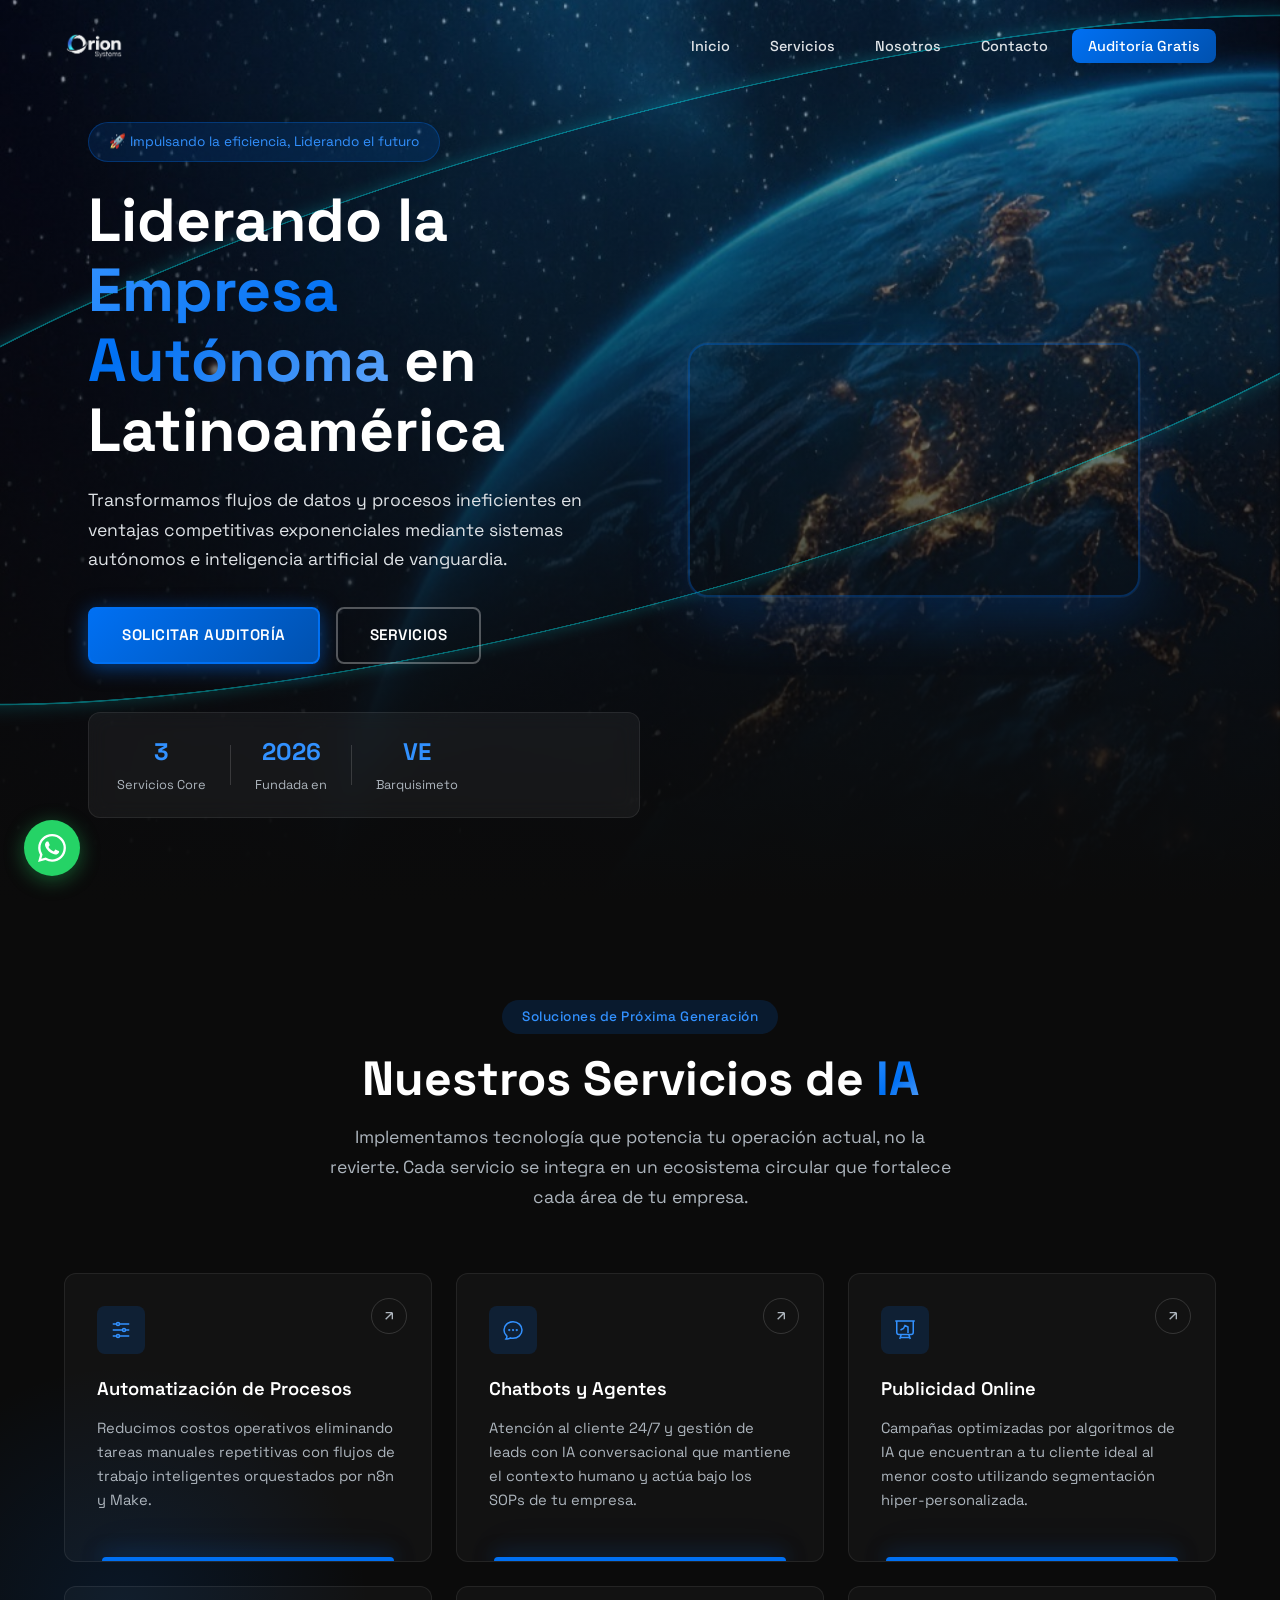
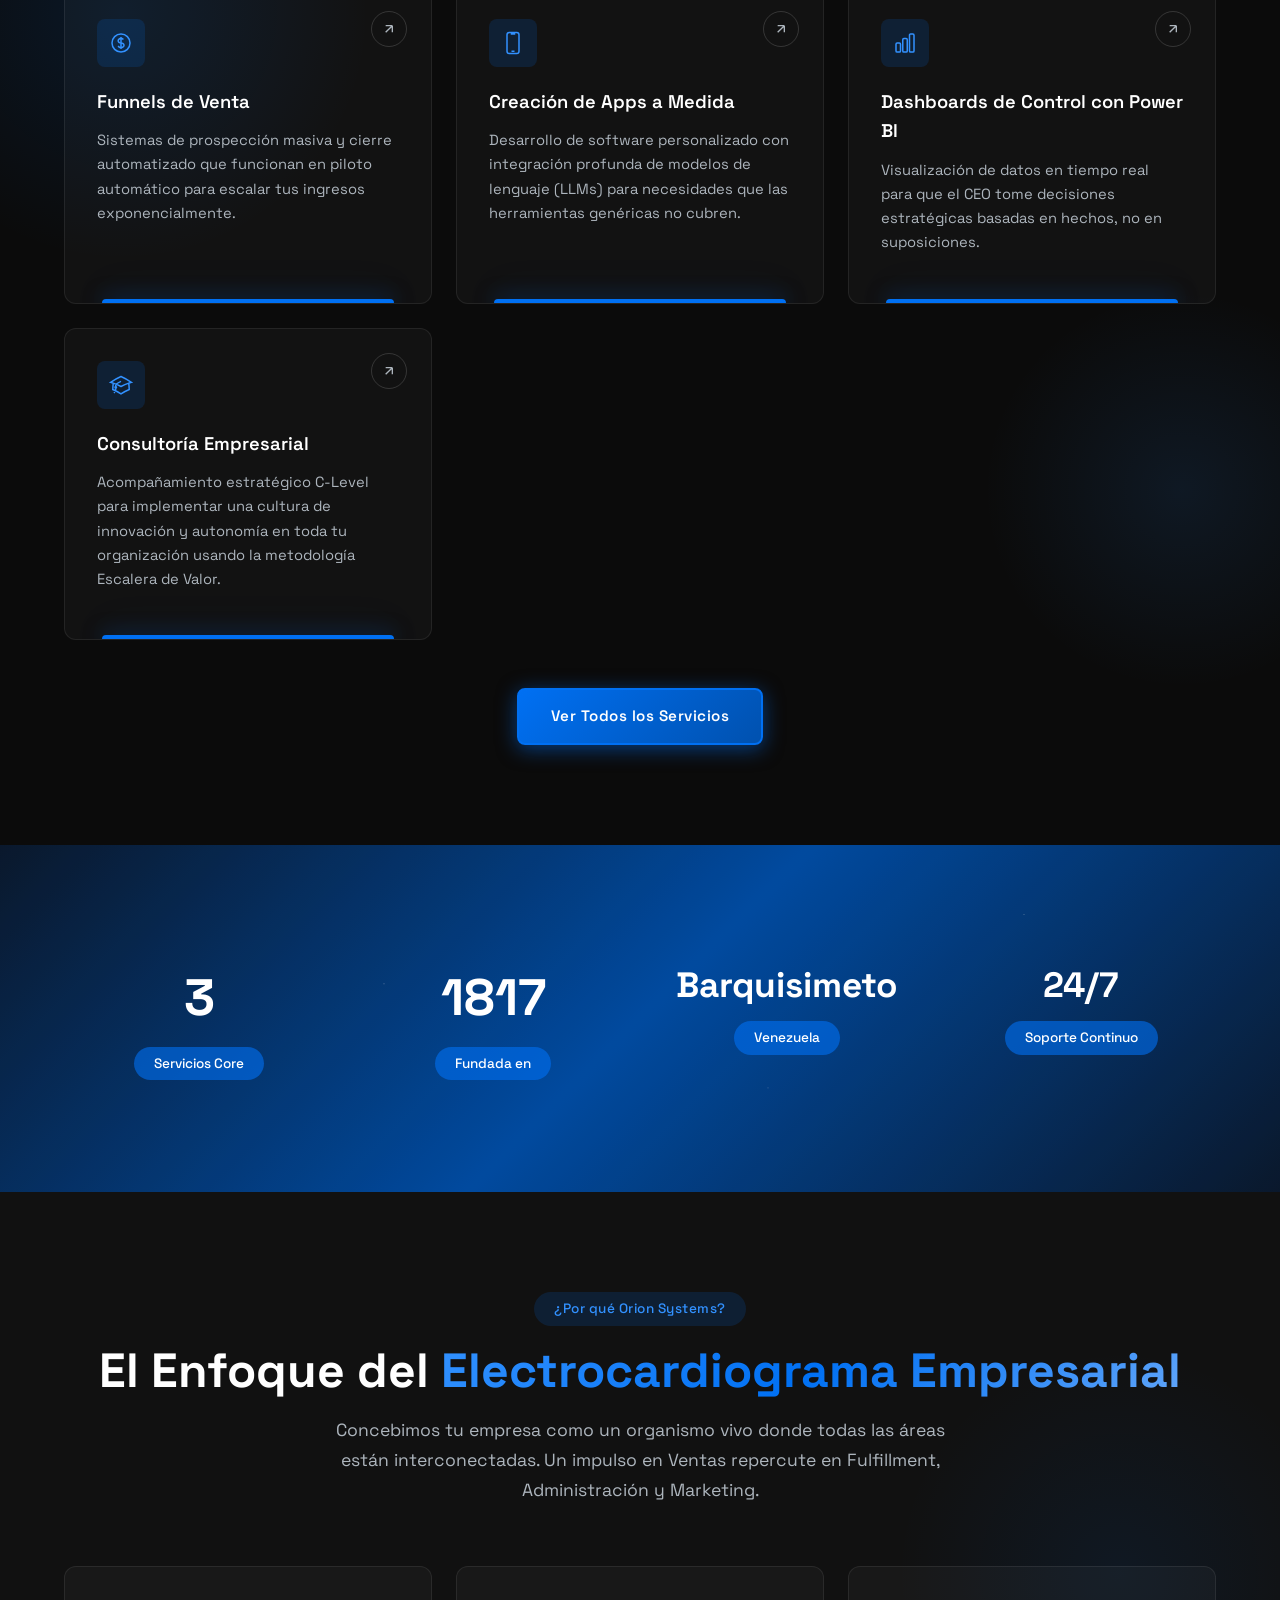
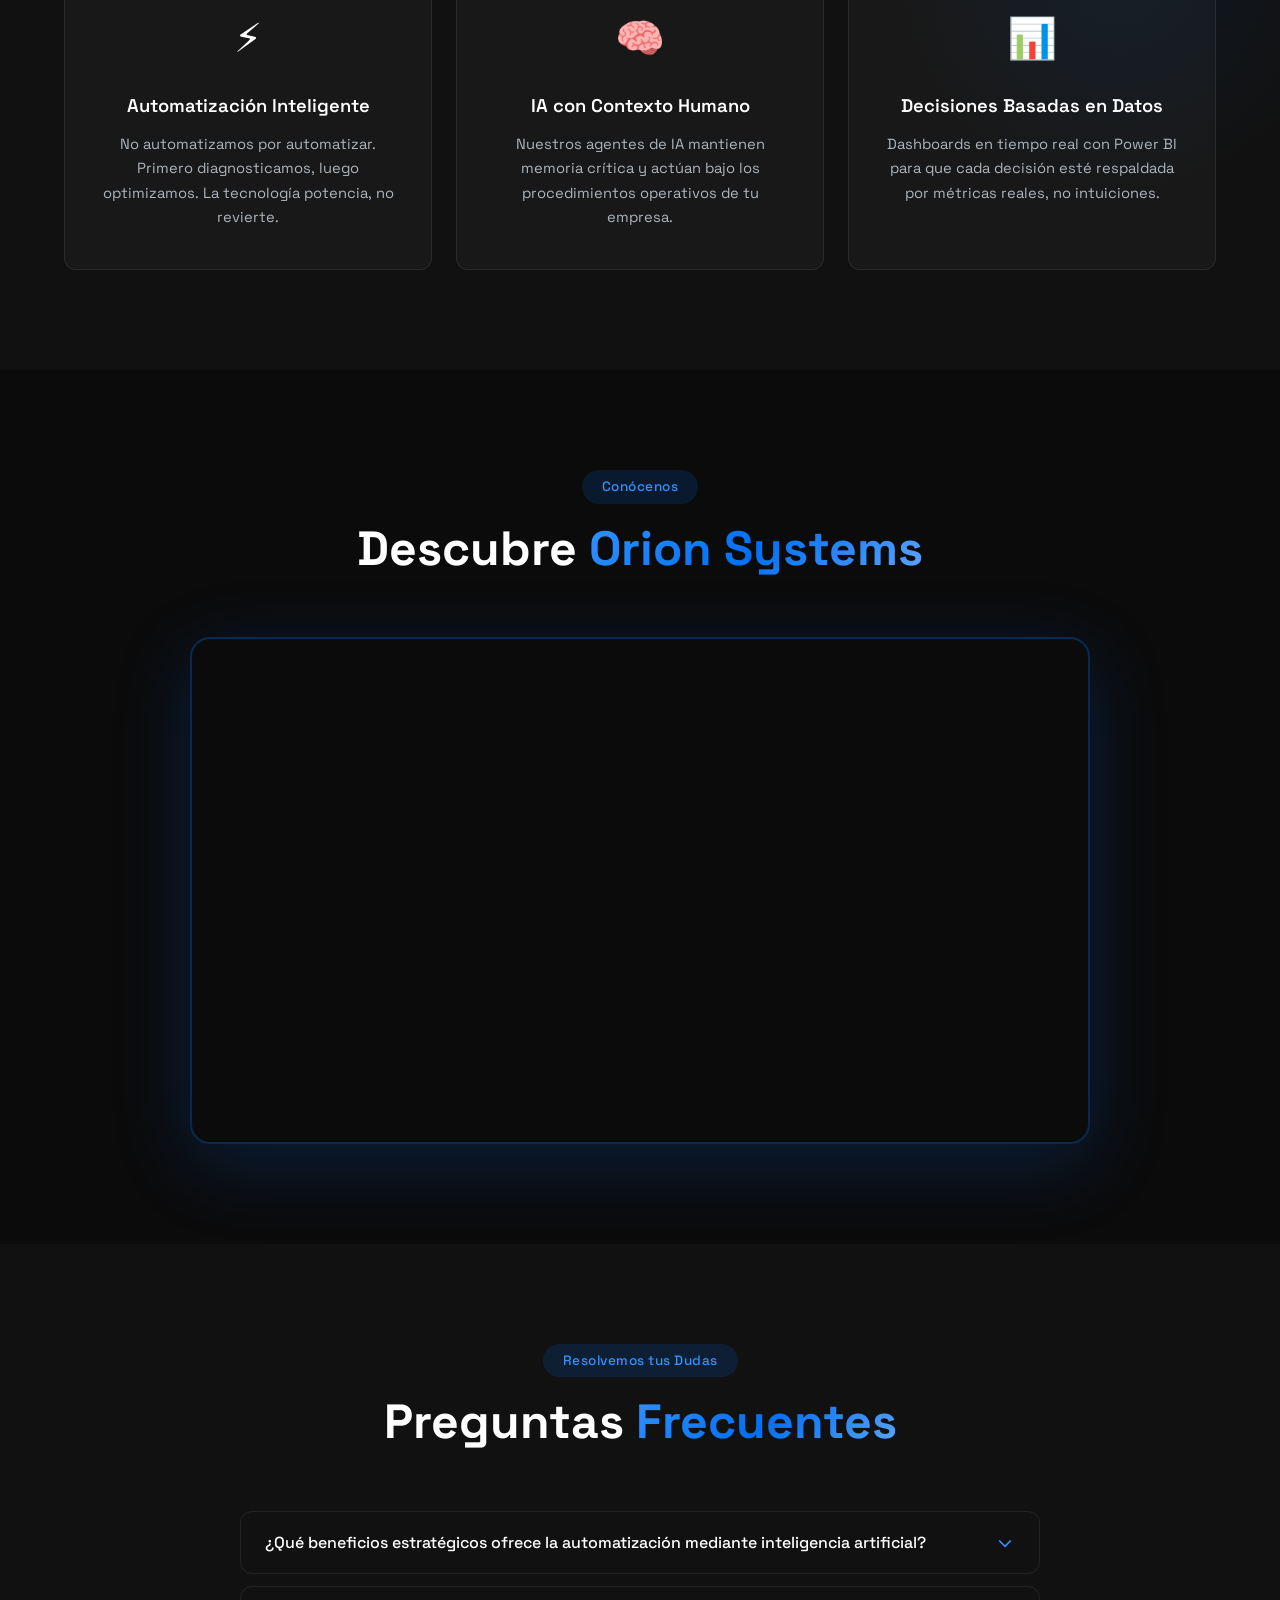
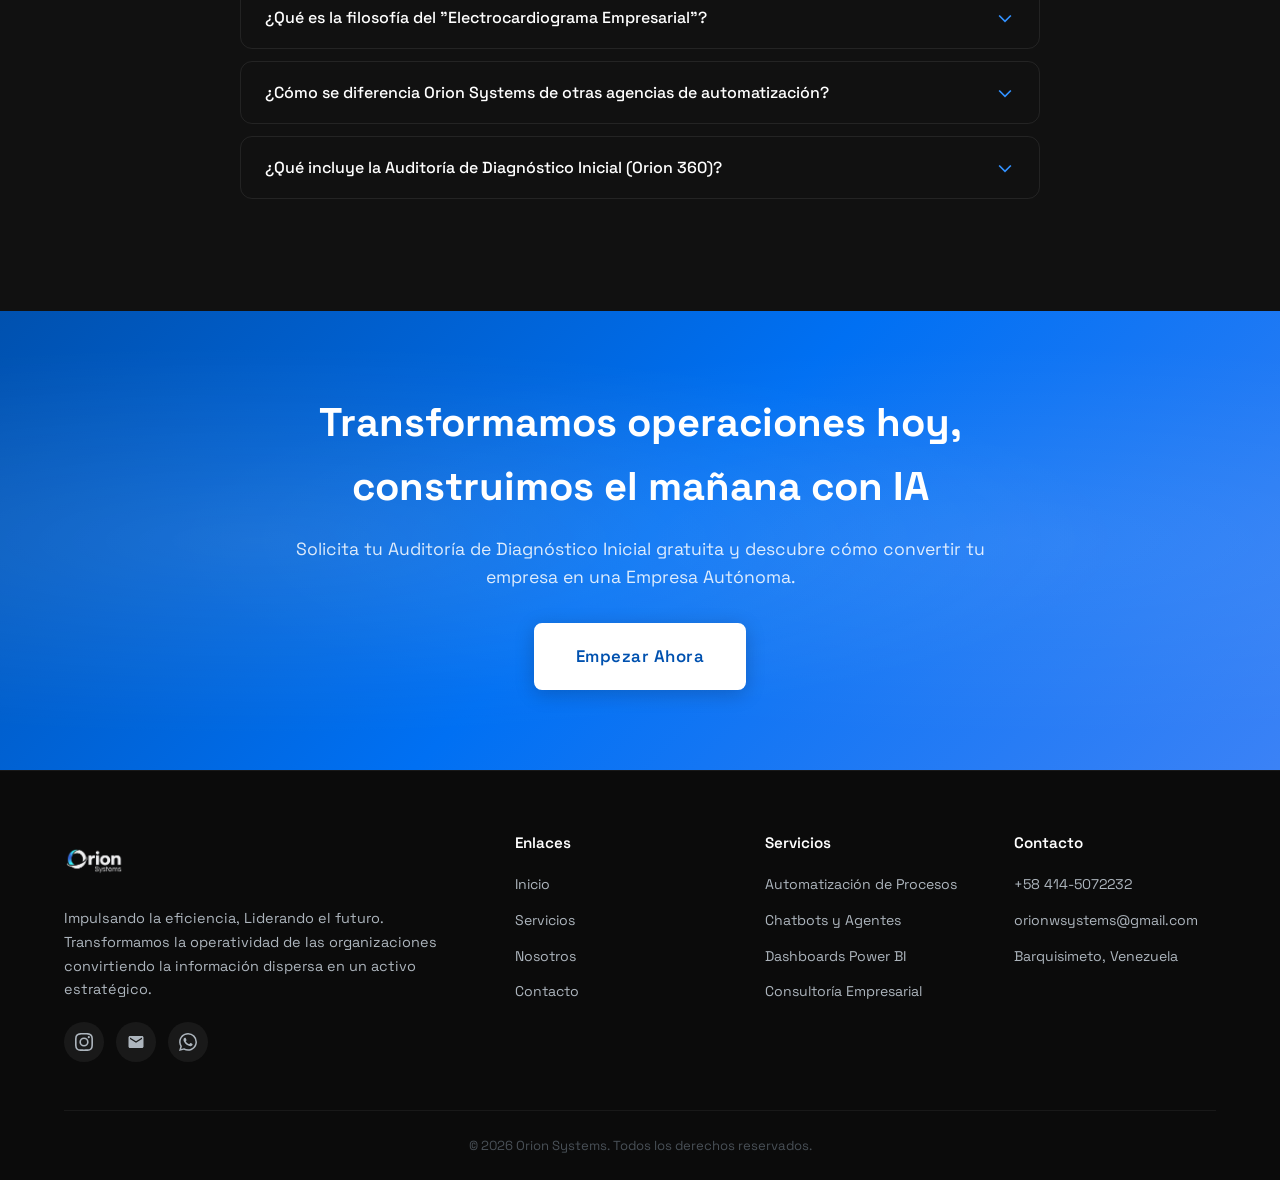
==== index.html @ 2eb097f4 "First commit: Orion Systems Web v1.0" ====
<!DOCTYPE html>
<html lang="es">

<head>
  <meta charset="UTF-8">
  <meta name="viewport" content="width=device-width, initial-scale=1.0">
  <title>Orion Systems | Empresa Autónoma &amp; Automatización con IA</title>
  <meta name="description"
    content="Orion Systems: Liderando la Empresa Autónoma en Latinoamérica. Automatización de procesos, chatbots con IA, dashboards Power BI y consultoría empresarial en Barquisimeto, Venezuela.">
  <link rel="icon" href="assets/favicon.png" type="image/png">
  <link rel="preconnect" href="https://fonts.googleapis.com">
  <link rel="preconnect" href="https://fonts.gstatic.com" crossorigin>
  <link
    href="https://fonts.googleapis.com/css2?family=Space+Grotesk:wght@300;400;500;600;700&family=Inter:wght@300;400;500;600;700&display=swap"
    rel="stylesheet">
  <link rel="stylesheet" href="index.css">
</head>

<body>
  <!-- ============ NAVBAR ============ -->
  <nav class="navbar" id="navbar">
    <div class="nav-container">
      <a href="index.html" class="nav-logo">
        <img src="assets/logo.png" alt="Orion Systems" class="logo-img">
      </a>
      <ul class="nav-links" id="navLinks">
        <li><a href="index.html" class="nav-link active">Inicio</a></li>
        <li><a href="services.html" class="nav-link">Servicios</a></li>
        <li><a href="about.html" class="nav-link">Nosotros</a></li>
        <li><a href="contact.html" class="nav-link">Contacto</a></li>
        <li><a href="#" class="nav-link nav-cta" id="openAuditBtn">Auditoría Gratis</a></li>
      </ul>
      <button class="hamburger" id="hamburger" aria-label="Abrir menú">
        <span></span><span></span><span></span>
      </button>
    </div>
  </nav>

  <!-- ============ HERO ============ -->
  <section class="hero" id="hero">
    <div class="hero-bg">
      <div class="hero-main-bg">
        <div class="hero-stars"></div>
        <div class="hero-planet-ring"></div>
        <div class="hero-orbiters">
          <div class="orbiter"></div>
          <div class="orbiter"></div>
          <div class="orbiter"></div>
        </div>
      </div>
    </div>
    <div class="hero-content anim-fade-up">
      <span class="hero-badge">🚀 Impulsando la eficiencia, Liderando el futuro</span>
      <h1 class="hero-title">Liderando la <span class="text-gradient">Empresa Autónoma</span> en Latinoamérica</h1>
      <p class="hero-subtitle">Transformamos flujos de datos y procesos ineficientes en ventajas competitivas
        exponenciales mediante sistemas autónomos e inteligencia artificial de vanguardia.</p>
      <div class="hero-buttons">
        <a href="#" class="btn btn-primary" id="heroAuditBtn">SOLICITAR AUDITORÍA</a>
        <a href="services.html" class="btn btn-outline">SERVICIOS</a>
      </div>
      <div class="hero-trust">
        <div class="trust-item"><span class="trust-number">3</span><span class="trust-label">Servicios Core</span></div>
        <div class="trust-divider"></div>
        <div class="trust-item"><span class="trust-number">2026</span><span class="trust-label">Fundada en</span></div>
        <div class="trust-divider"></div>
        <div class="trust-item"><span class="trust-number">VE</span><span class="trust-label">Barquisimeto</span></div>
      </div>
    </div>
    <div class="hero-visual anim-fade-up" style="animation-delay: 0.3s;">
      <div class="hero-video-frame">
        <iframe src="https://www.youtube.com/embed/dQw4w9WgXcQ" title="Orion Systems - Video Presentación"
          frameborder="0"
          allow="accelerometer; autoplay; clipboard-write; encrypted-media; gyroscope; picture-in-picture"
          allowfullscreen loading="lazy"></iframe>
      </div>
    </div>
  </section>

  <!-- ============ SERVICES GRID ============ -->
  <section class="services" id="servicios">
    <div class="container">
      <div class="section-header anim-fade-up">
        <span class="section-tag">Soluciones de Próxima Generación</span>
        <h2 class="section-title">Nuestros Servicios de <span class="text-gradient">IA</span></h2>
        <p class="section-desc">Implementamos tecnología que potencia tu operación actual, no la revierte. Cada servicio
          se integra en un ecosistema circular que fortalece cada área de tu empresa.</p>
      </div>
      <div class="services-grid">
        <!-- Card 1 -->
        <div class="service-card anim-fade-up">
          <div class="card-icon">
            <svg viewBox="0 0 24 24" fill="none" stroke="currentColor" stroke-width="1.5">
              <path
                d="M10.5 6h9.75M10.5 6a1.5 1.5 0 11-3 0m3 0a1.5 1.5 0 10-3 0M3.75 6H7.5m3 12h9.75m-9.75 0a1.5 1.5 0 01-3 0m3 0a1.5 1.5 0 00-3 0m-3.75 0H7.5m9-6h3.75m-3.75 0a1.5 1.5 0 01-3 0m3 0a1.5 1.5 0 00-3 0m-9.75 0h9.75" />
            </svg>
          </div>
          <h3 class="card-title">Automatización de Procesos</h3>
          <p class="card-desc">Reducimos costos operativos eliminando tareas manuales repetitivas con flujos de trabajo
            inteligentes orquestados por n8n y Make.</p>
          <a href="services.html" class="card-arrow" aria-label="Ver más">
            <svg viewBox="0 0 24 24" fill="none" stroke="currentColor" stroke-width="2">
              <path d="M7 17L17 7M17 7H7M17 7V17" />
            </svg>
          </a>
          <div class="card-glow"></div>
        </div>
        <!-- Card 2 -->
        <div class="service-card anim-fade-up" style="animation-delay: 0.1s;">
          <div class="card-icon">
            <svg viewBox="0 0 24 24" fill="none" stroke="currentColor" stroke-width="1.5">
              <path
                d="M8.625 12a.375.375 0 11-.75 0 .375.375 0 01.75 0zm0 0H8.25m4.125 0a.375.375 0 11-.75 0 .375.375 0 01.75 0zm0 0H12m4.125 0a.375.375 0 11-.75 0 .375.375 0 01.75 0zm0 0h-.375M21 12c0 4.556-4.03 8.25-9 8.25a9.764 9.764 0 01-2.555-.337A5.972 5.972 0 015.41 20.97a5.969 5.969 0 01-.474-.065 4.48 4.48 0 00.978-2.025c.09-.457-.133-.901-.467-1.226C3.93 16.178 3 14.189 3 12c0-4.556 4.03-8.25 9-8.25s9 3.694 9 8.25z" />
            </svg>
          </div>
          <h3 class="card-title">Chatbots y Agentes</h3>
          <p class="card-desc">Atención al cliente 24/7 y gestión de leads con IA conversacional que mantiene el
            contexto humano y actúa bajo los SOPs de tu empresa.</p>
          <a href="services.html" class="card-arrow" aria-label="Ver más">
            <svg viewBox="0 0 24 24" fill="none" stroke="currentColor" stroke-width="2">
              <path d="M7 17L17 7M17 7H7M17 7V17" />
            </svg>
          </a>
          <div class="card-glow"></div>
        </div>
        <!-- Card 3 -->
        <div class="service-card anim-fade-up" style="animation-delay: 0.2s;">
          <div class="card-icon">
            <svg viewBox="0 0 24 24" fill="none" stroke="currentColor" stroke-width="1.5">
              <path
                d="M3.75 3v11.25A2.25 2.25 0 006 16.5h2.25M3.75 3h-1.5m1.5 0h16.5m0 0h1.5m-1.5 0v11.25A2.25 2.25 0 0118 16.5h-2.25m-7.5 0h7.5m-7.5 0l-1 3m8.5-3l1 3m0 0l.5 1.5m-.5-1.5h-9.5m0 0l-.5 1.5m.75-9l3-1.5L12 7.5l3 1.5V15" />
            </svg>
          </div>
          <h3 class="card-title">Publicidad Online</h3>
          <p class="card-desc">Campañas optimizadas por algoritmos de IA que encuentran a tu cliente ideal al menor
            costo utilizando segmentación hiper-personalizada.</p>
          <a href="services.html" class="card-arrow" aria-label="Ver más">
            <svg viewBox="0 0 24 24" fill="none" stroke="currentColor" stroke-width="2">
              <path d="M7 17L17 7M17 7H7M17 7V17" />
            </svg>
          </a>
          <div class="card-glow"></div>
        </div>
        <!-- Card 4 -->
        <div class="service-card anim-fade-up" style="animation-delay: 0.15s;">
          <div class="card-icon">
            <svg viewBox="0 0 24 24" fill="none" stroke="currentColor" stroke-width="1.5">
              <path
                d="M12 6v12m-3-2.818l.879.659c1.171.879 3.07.879 4.242 0 1.172-.879 1.172-2.303 0-3.182C13.536 12.219 12.768 12 12 12c-.725 0-1.45-.22-2.003-.659-1.106-.879-1.106-2.303 0-3.182s2.9-.879 4.006 0l.415.33M21 12a9 9 0 11-18 0 9 9 0 0118 0z" />
            </svg>
          </div>
          <h3 class="card-title">Funnels de Venta</h3>
          <p class="card-desc">Sistemas de prospección masiva y cierre automatizado que funcionan en piloto automático
            para escalar tus ingresos exponencialmente.</p>
          <a href="services.html" class="card-arrow" aria-label="Ver más">
            <svg viewBox="0 0 24 24" fill="none" stroke="currentColor" stroke-width="2">
              <path d="M7 17L17 7M17 7H7M17 7V17" />
            </svg>
          </a>
          <div class="card-glow"></div>
        </div>
        <!-- Card 5 -->
        <div class="service-card anim-fade-up" style="animation-delay: 0.25s;">
          <div class="card-icon">
            <svg viewBox="0 0 24 24" fill="none" stroke="currentColor" stroke-width="1.5">
              <path
                d="M10.5 1.5H8.25A2.25 2.25 0 006 3.75v16.5a2.25 2.25 0 002.25 2.25h7.5A2.25 2.25 0 0018 20.25V3.75a2.25 2.25 0 00-2.25-2.25H13.5m-3 0V3h3V1.5m-3 0h3m-3 18.75h3" />
            </svg>
          </div>
          <h3 class="card-title">Creación de Apps a Medida</h3>
          <p class="card-desc">Desarrollo de software personalizado con integración profunda de modelos de lenguaje
            (LLMs) para necesidades que las herramientas genéricas no cubren.</p>
          <a href="services.html" class="card-arrow" aria-label="Ver más">
            <svg viewBox="0 0 24 24" fill="none" stroke="currentColor" stroke-width="2">
              <path d="M7 17L17 7M17 7H7M17 7V17" />
            </svg>
          </a>
          <div class="card-glow"></div>
        </div>
        <!-- Card 6 -->
        <div class="service-card anim-fade-up" style="animation-delay: 0.3s;">
          <div class="card-icon">
            <svg viewBox="0 0 24 24" fill="none" stroke="currentColor" stroke-width="1.5">
              <path
                d="M3 13.125C3 12.504 3.504 12 4.125 12h2.25c.621 0 1.125.504 1.125 1.125v6.75C7.5 20.496 6.996 21 6.375 21h-2.25A1.125 1.125 0 013 19.875v-6.75zM9.75 8.625c0-.621.504-1.125 1.125-1.125h2.25c.621 0 1.125.504 1.125 1.125v11.25c0 .621-.504 1.125-1.125 1.125h-2.25a1.125 1.125 0 01-1.125-1.125V8.625zM16.5 4.125c0-.621.504-1.125 1.125-1.125h2.25C20.496 3 21 3.504 21 4.125v15.75c0 .621-.504 1.125-1.125 1.125h-2.25a1.125 1.125 0 01-1.125-1.125V4.125z" />
            </svg>
          </div>
          <h3 class="card-title">Dashboards de Control con Power BI</h3>
          <p class="card-desc">Visualización de datos en tiempo real para que el CEO tome decisiones estratégicas
            basadas en hechos, no en suposiciones.</p>
          <a href="services.html" class="card-arrow" aria-label="Ver más">
            <svg viewBox="0 0 24 24" fill="none" stroke="currentColor" stroke-width="2">
              <path d="M7 17L17 7M17 7H7M17 7V17" />
            </svg>
          </a>
          <div class="card-glow"></div>
        </div>
        <!-- Card 7 -->
        <div class="service-card anim-fade-up" style="animation-delay: 0.35s;">
          <div class="card-icon">
            <svg viewBox="0 0 24 24" fill="none" stroke="currentColor" stroke-width="1.5">
              <path
                d="M4.26 10.147a60.436 60.436 0 00-.491 6.347A48.627 48.627 0 0112 20.904a48.627 48.627 0 018.232-4.41 60.46 60.46 0 00-.491-6.347m-15.482 0a50.57 50.57 0 00-2.658-.813A59.905 59.905 0 0112 3.493a59.902 59.902 0 0110.399 5.84c-.896.248-1.783.52-2.658.814m-15.482 0A50.697 50.697 0 0112 13.489a50.702 50.702 0 017.74-3.342M6.75 15a.75.75 0 100-1.5.75.75 0 000 1.5zm0 0v-3.675A55.378 55.378 0 0112 8.443m-7.007 11.55A5.981 5.981 0 006.75 15.75v-1.5" />
            </svg>
          </div>
          <h3 class="card-title">Consultoría Empresarial</h3>
          <p class="card-desc">Acompañamiento estratégico C-Level para implementar una cultura de innovación y autonomía
            en toda tu organización usando la metodología Escalera de Valor.</p>
          <a href="services.html" class="card-arrow" aria-label="Ver más">
            <svg viewBox="0 0 24 24" fill="none" stroke="currentColor" stroke-width="2">
              <path d="M7 17L17 7M17 7H7M17 7V17" />
            </svg>
          </a>
          <div class="card-glow"></div>
        </div>
      </div>
      <div class="services-cta anim-fade-up">
        <a href="services.html" class="btn btn-primary">Ver Todos los Servicios</a>
      </div>
    </div>
  </section>

  <!-- ============ STATS ============ -->
  <section class="stats" id="estadisticas">
    <div class="stats-bg"></div>
    <div class="container">
      <div class="stats-grid">
        <div class="stat-item anim-fade-up">
          <span class="stat-number" data-target="3">0</span>
          <span class="stat-label">Servicios Core</span>
        </div>
        <div class="stat-item anim-fade-up" style="animation-delay: 0.1s;">
          <span class="stat-number" data-target="2026">0</span>
          <span class="stat-label">Fundada en</span>
        </div>
        <div class="stat-item anim-fade-up" style="animation-delay: 0.2s;">
          <span class="stat-number stat-text">Barquisimeto</span>
          <span class="stat-label">Venezuela</span>
        </div>
        <div class="stat-item anim-fade-up" style="animation-delay: 0.3s;">
          <span class="stat-number stat-text">24/7</span>
          <span class="stat-label">Soporte Continuo</span>
        </div>
      </div>
    </div>
  </section>

  <!-- ============ BENEFITS ============ -->
  <section class="benefits" id="beneficios">
    <div class="container">
      <div class="section-header anim-fade-up">
        <span class="section-tag">¿Por qué Orion Systems?</span>
        <h2 class="section-title">El Enfoque del <span class="text-gradient">Electrocardiograma Empresarial</span></h2>
        <p class="section-desc">Concebimos tu empresa como un organismo vivo donde todas las áreas están
          interconectadas. Un impulso en Ventas repercute en Fulfillment, Administración y Marketing.</p>
      </div>
      <div class="benefits-grid">
        <div class="benefit-card anim-fade-up">
          <div class="benefit-icon">⚡</div>
          <h3>Automatización Inteligente</h3>
          <p>No automatizamos por automatizar. Primero diagnosticamos, luego optimizamos. La tecnología potencia, no
            revierte.</p>
        </div>
        <div class="benefit-card anim-fade-up" style="animation-delay: 0.1s;">
          <div class="benefit-icon">🧠</div>
          <h3>IA con Contexto Humano</h3>
          <p>Nuestros agentes de IA mantienen memoria crítica y actúan bajo los procedimientos operativos de tu empresa.
          </p>
        </div>
        <div class="benefit-card anim-fade-up" style="animation-delay: 0.2s;">
          <div class="benefit-icon">📊</div>
          <h3>Decisiones Basadas en Datos</h3>
          <p>Dashboards en tiempo real con Power BI para que cada decisión esté respaldada por métricas reales, no
            intuiciones.</p>
        </div>
      </div>
    </div>
  </section>

  <!-- ============ VIDEO ============ -->
  <section class="video-section" id="video">
    <div class="container">
      <div class="section-header anim-fade-up">
        <span class="section-tag">Conócenos</span>
        <h2 class="section-title">Descubre <span class="text-gradient">Orion Systems</span></h2>
      </div>
      <div class="video-wrapper anim-fade-up">
        <iframe src="https://www.youtube.com/embed/dQw4w9WgXcQ" title="Orion Systems - Presentación" frameborder="0"
          allow="accelerometer; autoplay; clipboard-write; encrypted-media; gyroscope; picture-in-picture"
          allowfullscreen loading="lazy"></iframe>
      </div>
    </div>
  </section>

  <!-- ============ FAQ ============ -->
  <section class="faq" id="faq">
    <div class="container">
      <div class="section-header anim-fade-up">
        <span class="section-tag">Resolvemos tus Dudas</span>
        <h2 class="section-title">Preguntas <span class="text-gradient">Frecuentes</span></h2>
      </div>
      <div class="faq-list">
        <div class="faq-item anim-fade-up">
          <button class="faq-question" aria-expanded="false">
            <span>¿Qué beneficios estratégicos ofrece la automatización mediante inteligencia artificial?</span>
            <svg class="faq-chevron" viewBox="0 0 24 24" fill="none" stroke="currentColor" stroke-width="2">
              <path d="M19 9l-7 7-7-7" />
            </svg>
          </button>
          <div class="faq-answer">
            <p>La automatización con IA elimina tareas repetitivas, reduce errores humanos y libera a tu equipo para
              enfocarse en decisiones estratégicas. En Orion Systems, nuestro diagnóstico Orion 360 identifica
              exactamente dónde la automatización generará el mayor impacto en tu rentabilidad.</p>
          </div>
        </div>
        <div class="faq-item anim-fade-up" style="animation-delay: 0.1s;">
          <button class="faq-question" aria-expanded="false">
            <span>¿Qué es la filosofía del "Electrocardiograma Empresarial"?</span>
            <svg class="faq-chevron" viewBox="0 0 24 24" fill="none" stroke="currentColor" stroke-width="2">
              <path d="M19 9l-7 7-7-7" />
            </svg>
          </button>
          <div class="faq-answer">
            <p>Es nuestra metodología central que concibe a la empresa como un organismo vivo. Antes de automatizar,
              evaluamos si tu empresa tiene capacidad de entrega. No automatizamos la captación sin verificar el
              fulfillment, porque "la tecnología potencia, no revierte" — amplifica la realidad actual de tu negocio.
            </p>
          </div>
        </div>
        <div class="faq-item anim-fade-up" style="animation-delay: 0.2s;">
          <button class="faq-question" aria-expanded="false">
            <span>¿Cómo se diferencia Orion Systems de otras agencias de automatización?</span>
            <svg class="faq-chevron" viewBox="0 0 24 24" fill="none" stroke="currentColor" stroke-width="2">
              <path d="M19 9l-7 7-7-7" />
            </svg>
          </button>
          <div class="faq-answer">
            <p>Operamos como un ecosistema circular: cada implementación real validada en el mercado alimenta nuestra
              consultoría estratégica. No somos vendedores de herramientas — somos integradores y orquestadores de
              tecnología que actuamos como tu partner tecnológico permanente.</p>
          </div>
        </div>
        <div class="faq-item anim-fade-up" style="animation-delay: 0.3s;">
          <button class="faq-question" aria-expanded="false">
            <span>¿Qué incluye la Auditoría de Diagnóstico Inicial (Orion 360)?</span>
            <svg class="faq-chevron" viewBox="0 0 24 24" fill="none" stroke="currentColor" stroke-width="2">
              <path d="M19 9l-7 7-7-7" />
            </svg>
          </button>
          <div class="faq-answer">
            <p>El diagnóstico Orion 360 incluye: mapeo de procesos en Ventas, Marketing, Administración y Fulfillment;
              detección de oportunidades de automatización; estudio de vulnerabilidades operativas; y la creación de un
              Roadmap Técnico personalizado para tu empresa.</p>
          </div>
        </div>
      </div>
    </div>
  </section>

  <!-- ============ CTA BANNER ============ -->
  <section class="cta-banner">
    <div class="container">
      <div class="cta-content anim-fade-up">
        <h2>Transformamos operaciones hoy, construimos el mañana con IA</h2>
        <p>Solicita tu Auditoría de Diagnóstico Inicial gratuita y descubre cómo convertir tu empresa en una Empresa
          Autónoma.</p>
        <a href="#" class="btn btn-primary btn-lg" id="ctaAuditBtn">Empezar Ahora</a>
      </div>
    </div>
  </section>

  <!-- ============ FOOTER ============ -->
  <footer class="footer" id="contacto">
    <div class="container">
      <div class="footer-grid">
        <div class="footer-brand">
          <div class="footer-logo">
            <img src="assets/logo.png" alt="Orion Systems" class="logo-img">
          </div>
          <p class="footer-tagline">Impulsando la eficiencia, Liderando el futuro. Transformamos la operatividad de las
            organizaciones convirtiendo la información dispersa en un activo estratégico.</p>
          <div class="footer-social">
            <a href="https://www.instagram.com/orionsystems_" target="_blank" rel="noopener" aria-label="Instagram"
              class="social-link">
              <svg viewBox="0 0 24 24" fill="currentColor">
                <path
                  d="M12 2.163c3.204 0 3.584.012 4.85.07 3.252.148 4.771 1.691 4.919 4.919.058 1.265.069 1.645.069 4.849 0 3.205-.012 3.584-.069 4.849-.149 3.225-1.664 4.771-4.919 4.919-1.266.058-1.644.07-4.85.07-3.204 0-3.584-.012-4.849-.07-3.26-.149-4.771-1.699-4.919-4.92-.058-1.265-.07-1.644-.07-4.849 0-3.204.013-3.583.07-4.849.149-3.227 1.664-4.771 4.919-4.919 1.266-.057 1.645-.069 4.849-.069zM12 0C8.741 0 8.333.014 7.053.072 2.695.272.273 2.69.073 7.052.014 8.333 0 8.741 0 12c0 3.259.014 3.668.072 4.948.2 4.358 2.618 6.78 6.98 6.98C8.333 23.986 8.741 24 12 24c3.259 0 3.668-.014 4.948-.072 4.354-.2 6.782-2.618 6.979-6.98.059-1.28.073-1.689.073-4.948 0-3.259-.014-3.667-.072-4.947-.196-4.354-2.617-6.78-6.979-6.98C15.668.014 15.259 0 12 0zm0 5.838a6.162 6.162 0 100 12.324 6.162 6.162 0 000-12.324zM12 16a4 4 0 110-8 4 4 0 010 8zm6.406-11.845a1.44 1.44 0 100 2.881 1.44 1.44 0 000-2.881z" />
              </svg>
            </a>
            <a href="mailto:orionwsystems@gmail.com" aria-label="Email" class="social-link">
              <svg viewBox="0 0 24 24" fill="currentColor">
                <path
                  d="M20 4H4c-1.1 0-2 .9-2 2v12c0 1.1.9 2 2 2h16c1.1 0 2-.9 2-2V6c0-1.1-.9-2-2-2zm0 4l-8 5-8-5V6l8 5 8-5v2z" />
              </svg>
            </a>
            <a href="https://wa.me/584145072232" target="_blank" rel="noopener" aria-label="WhatsApp"
              class="social-link">
              <svg viewBox="0 0 24 24" fill="currentColor">
                <path
                  d="M17.472 14.382c-.297-.149-1.758-.867-2.03-.967-.273-.099-.471-.148-.67.15-.197.297-.767.966-.94 1.164-.173.199-.347.223-.644.075-.297-.15-1.255-.463-2.39-1.475-.883-.788-1.48-1.761-1.653-2.059-.173-.297-.018-.458.13-.606.134-.133.298-.347.446-.52.149-.174.198-.298.298-.497.099-.198.05-.371-.025-.52-.075-.149-.669-1.612-.916-2.207-.242-.579-.487-.5-.669-.51-.173-.008-.371-.01-.57-.01-.198 0-.52.074-.792.372-.272.297-1.04 1.016-1.04 2.479 0 1.462 1.065 2.875 1.213 3.074.149.198 2.096 3.2 5.077 4.487.709.306 1.262.489 1.694.625.712.227 1.36.195 1.871.118.571-.085 1.758-.719 2.006-1.413.248-.694.248-1.289.173-1.413-.074-.124-.272-.198-.57-.347m-5.421 7.403h-.004a9.87 9.87 0 01-5.031-1.378l-.361-.214-3.741.982.998-3.648-.235-.374a9.86 9.86 0 01-1.51-5.26c.001-5.45 4.436-9.884 9.888-9.884 2.64 0 5.122 1.03 6.988 2.898a9.825 9.825 0 012.893 6.994c-.003 5.45-4.437 9.884-9.885 9.884m8.413-18.297A11.815 11.815 0 0012.05 0C5.495 0 .16 5.335.157 11.892c0 2.096.547 4.142 1.588 5.945L.057 24l6.305-1.654a11.882 11.882 0 005.683 1.448h.005c6.554 0 11.89-5.335 11.893-11.893a11.821 11.821 0 00-3.48-8.413z" />
              </svg>
            </a>
          </div>
        </div>
        <div class="footer-links">
          <h4>Enlaces</h4>
          <ul>
            <li><a href="index.html">Inicio</a></li>
            <li><a href="services.html">Servicios</a></li>
            <li><a href="about.html">Nosotros</a></li>
            <li><a href="contact.html">Contacto</a></li>
          </ul>
        </div>
        <div class="footer-links">
          <h4>Servicios</h4>
          <ul>
            <li><a href="services.html">Automatización de Procesos</a></li>
            <li><a href="services.html">Chatbots y Agentes</a></li>
            <li><a href="services.html">Dashboards Power BI</a></li>
            <li><a href="services.html">Consultoría Empresarial</a></li>
          </ul>
        </div>
        <div class="footer-contact">
          <h4>Contacto</h4>
          <ul>
            <li><a href="tel:+584145072232">+58 414-5072232</a></li>
            <li><a href="mailto:orionwsystems@gmail.com">orionwsystems@gmail.com</a></li>
            <li><span>Barquisimeto, Venezuela</span></li>
          </ul>
        </div>
      </div>
      <div class="footer-bottom">
        <p>&copy; 2026 Orion Systems. Todos los derechos reservados.</p>
      </div>
    </div>
  </footer>

  <!-- ============ WHATSAPP FLOAT ============ -->
  <a href="https://wa.me/584145072232" target="_blank" rel="noopener" class="whatsapp-float" id="whatsappFloat"
    aria-label="Contactar por WhatsApp">
    <svg viewBox="0 0 24 24" fill="white">
      <path
        d="M17.472 14.382c-.297-.149-1.758-.867-2.03-.967-.273-.099-.471-.148-.67.15-.197.297-.767.966-.94 1.164-.173.199-.347.223-.644.075-.297-.15-1.255-.463-2.39-1.475-.883-.788-1.48-1.761-1.653-2.059-.173-.297-.018-.458.13-.606.134-.133.298-.347.446-.52.149-.174.198-.298.298-.497.099-.198.05-.371-.025-.52-.075-.149-.669-1.612-.916-2.207-.242-.579-.487-.5-.669-.51-.173-.008-.371-.01-.57-.01-.198 0-.52.074-.792.372-.272.297-1.04 1.016-1.04 2.479 0 1.462 1.065 2.875 1.213 3.074.149.198 2.096 3.2 5.077 4.487.709.306 1.262.489 1.694.625.712.227 1.36.195 1.871.118.571-.085 1.758-.719 2.006-1.413.248-.694.248-1.289.173-1.413-.074-.124-.272-.198-.57-.347m-5.421 7.403h-.004a9.87 9.87 0 01-5.031-1.378l-.361-.214-3.741.982.998-3.648-.235-.374a9.86 9.86 0 01-1.51-5.26c.001-5.45 4.436-9.884 9.888-9.884 2.64 0 5.122 1.03 6.988 2.898a9.825 9.825 0 012.893 6.994c-.003 5.45-4.437 9.884-9.885 9.884m8.413-18.297A11.815 11.815 0 0012.05 0C5.495 0 .16 5.335.157 11.892c0 2.096.547 4.142 1.588 5.945L.057 24l6.305-1.654a11.882 11.882 0 005.683 1.448h.005c6.554 0 11.89-5.335 11.893-11.893a11.821 11.821 0 00-3.48-8.413z" />
    </svg>
  </a>

  <!-- ============ AUDIT MODAL ============ -->
  <div class="modal-overlay" id="auditModal">
    <div class="modal">
      <button class="modal-close" id="closeModal" aria-label="Cerrar">&times;</button>
      <div class="modal-header">
        <div class="modal-icon">🔍</div>
        <h2>Solicita tu Diagnóstico Orion 360: El primer paso hacia la Empresa Autónoma.</h2>
        <p class="modal-gancho">La Inteligencia Artificial es un amplificador: si tus procesos son ineficientes, la IA
          solo acelerará el desastre. Antes de implementar, diagnosticamos para asegurar que la tecnología sea el
          catalizador de tu rentabilidad, no un riesgo para tu operativa.</p>
      </div>
      <form class="audit-form" id="auditForm">
        <!-- Sección A: Identidad y Filtro -->
        <div class="form-section">
          <h4>Sección A: Identidad y Filtro de Mercado</h4>
          <div class="form-row">
            <div class="form-group">
              <label for="decisor">Nombre del Decisor y Cargo *</label>
              <input type="text" id="decisor" name="decisor" required placeholder="Ej: Juan Pérez - CEO">
            </div>
            <div class="form-group">
              <label for="companyName">Nombre de la Empresa y Ubicación *</label>
              <input type="text" id="companyName" name="companyName" required
                placeholder="Ej: Mi Empresa C.A. - Venezuela">
            </div>
          </div>
          <div class="form-row">
            <div class="form-group">
              <label for="nicho">Nicho de Mercado *</label>
              <select id="nicho" name="nicho" required onchange="toggleOtherNiche(this)">
                <option value="">Seleccionar...</option>
                <option value="Clinicas">Clínicas y Salud</option>
                <option value="Inmobiliaria">Inmobiliaria</option>
                <option value="Ecommerce">E-commerce</option>
                <option value="Logistica">Logística y Transporte</option>
                <option value="Educacion">Educación / Academias</option>
                <option value="Servicios">Servicios Profesionales</option>
                <option value="Manufactura">Manufactura / Industrial</option>
                <option value="Otro">Otro (Especificar)</option>
              </select>
              <div id="otherNicheWrapper" style="display:none; margin-top: 10px;">
                <input type="text" id="nicho_otro" name="nicho_otro" placeholder="¿Cuál es el nicho de tu empresa?">
              </div>
            </div>
            <div class="form-group">
              <label for="budget">Presupuesto Estimado para el Proyecto (Opcional)</label>
              <input type="text" id="budget" name="budget" placeholder="Ej: $2,000 - $5,000">
            </div>
          </div>
          <div class="form-row">
            <div class="form-group">
              <label for="contactPhone">Teléfono / WhatsApp *</label>
              <input type="tel" id="contactPhone" name="phone" required placeholder="+58 ...">
            </div>
            <div class="form-group">
              <label for="contactEmail">Email Corporativo *</label>
              <input type="email" id="contactEmail" name="email" required placeholder="nombre@empresa.com">
            </div>
          </div>
        </div>

        <!-- Sección B: El Electrocardiograma -->
        <div class="form-section">
          <h4>Sección B: El Electrocardiograma (Dolores)</h4>
          <p class="section-desc-form">Identifica dónde sientes mayor obstrucción (puedes marcar varias):</p>
          <div class="checkbox-group">
            <label class="checkbox-item">
              <input type="checkbox" name="dolores" value="Ventas"> Ventas: ¿Pierdes leads por falta de respuesta rápida
              en WhatsApp?
            </label>
            <label class="checkbox-item">
              <input type="checkbox" name="dolores" value="Marketing"> Marketing: ¿Tus sistemas de publicidad no están
              orquestados con tu equipo comercial?
            </label>
            <label class="checkbox-item">
              <input type="checkbox" name="dolores" value="Administracion"> Administración: ¿Tus procesos de facturación
              o gestión de datos son lentos y manuales?
            </label>
            <label class="checkbox-item">
              <input type="checkbox" name="dolores" value="Fulfillment"> Fulfillment (Entrega): ¿Tienes cuellos de
              botella que afectan tu reputación?
            </label>
          </div>
        </div>

        <!-- Sección C: Stack Tecnológico -->
        <div class="form-section">
          <h4>Sección C: Stack Tecnológico e Infraestructura</h4>
          <div class="form-group">
            <label for="stack">¿Qué herramientas utilizas actualmente? (CRM, ERP, Ads...)</label>
            <input type="text" id="stack" name="stack" placeholder="Ej: Salesforce, Google Workspace, Meta Ads...">
          </div>
          <div class="form-group">
            <label for="data_state">Estado de los Datos</label>
            <select id="data_state" name="data_state">
              <option value="Dispersos">Dispersos en archivos manuales / Excels sueltos</option>
              <option value="Organizados">Organizados en bases de datos centralizadas</option>
              <option value="Hibridos">Híbridos / En proceso de digitalización</option>
            </select>
          </div>
        </div>

        <button type="submit" class="btn btn-primary btn-full">Solicitar Auditoría de Diagnóstico Inicial</button>
      </form>
      <div class="modal-success" id="modalSuccess" style="display:none;">
        <div class="success-icon">✨</div>
        <h3>¡Gracias por confiar en Orion Systems!</h3>
        <p>Nuestro equipo analizará tu infraestructura y nos pondremos en contacto para presentarte tu Roadmap Técnico
          de transformación.</p>
        <button class="btn btn-outline" id="closeSuccessBtn">Entendido</button>
      </div>
    </div>
  </div>

  <script src="main.js"></script>
</body>

</html>
---- index.css ----
/* ===================================================
   ORION SYSTEMS — Design System & Styles
   =================================================== */

/* ---------- RESET & BASE ---------- */
*,
*::before,
*::after {
  margin: 0;
  padding: 0;
  box-sizing: border-box;
}

:root {
  /* Colors — Blue Electric Palette */
  --purple: #0070F3;
  --purple-dark: #0051AF;
  --purple-light: #3291FF;
  --purple-glow: rgba(0, 112, 243, 0.5);
  --purple-soft: rgba(0, 112, 243, 0.15);
  --black: #0B0B0B;
  --dark: #111111;
  --dark-card: #1A1A2E;
  --gray-100: #F8F9FA;
  --gray-200: #E9ECEF;
  --gray-300: #DEE2E6;
  --gray-500: #ADB5BD;
  --gray-700: #495057;
  --white: #FFFFFF;
  --green-wa: #25D366;
  --neon-cyan: #00F5FF;
  --neon-cyan-glow: rgba(0, 245, 255, 0.4);

  /* Typography */
  --font-main: 'Space Grotesk', 'Inter', system-ui, -apple-system, sans-serif;

  /* Spacing */
  --container: 1200px;
  --section-py: 100px;
  --gap: 24px;

  /* Radius */
  --radius: 12px;
  --radius-sm: 8px;
  --radius-lg: 20px;
  --radius-full: 9999px;

  /* Transition */
  --ease: cubic-bezier(0.4, 0, 0.2, 1);
  --duration: 0.3s;
}

html {
  scroll-behavior: smooth;
  font-size: 16px;
}

body {
  font-family: var(--font-main);
  background-color: var(--black);
  color: var(--white);
  line-height: 1.6;
  overflow-x: hidden;
  -webkit-font-smoothing: antialiased;
}

a {
  text-decoration: none;
  color: inherit;
  transition: color var(--duration) var(--ease);
}

img {
  max-width: 100%;
  height: auto;
  display: block;
}

ul {
  list-style: none;
}

.container {
  max-width: var(--container);
  margin: 0 auto;
  padding: 0 var(--gap);
}

/* ---------- GRADIENT TEXT ---------- */
.text-gradient {
  background: linear-gradient(135deg, var(--purple-light), var(--purple), #60a5fa);
  -webkit-background-clip: text;
  -webkit-text-fill-color: transparent;
  background-clip: text;
}

/* ---------- BUTTONS ---------- */
.btn {
  display: inline-flex;
  align-items: center;
  justify-content: center;
  gap: 8px;
  padding: 14px 32px;
  border-radius: var(--radius-sm);
  font-family: var(--font-main);
  font-weight: 600;
  font-size: 0.95rem;
  letter-spacing: 0.5px;
  cursor: pointer;
  transition: all var(--duration) var(--ease);
  border: 2px solid transparent;
}

.btn-primary {
  background: linear-gradient(135deg, var(--purple), var(--purple-dark));
  color: var(--white);
  border-color: var(--purple);
  box-shadow: 0 4px 20px var(--purple-glow);
}

.btn-primary:hover {
  transform: translateY(-2px);
  box-shadow: 0 8px 30px var(--purple-glow);
  background: linear-gradient(135deg, var(--purple-light), var(--purple));
}

.btn-outline {
  background: transparent;
  color: var(--white);
  border: 2px solid rgba(255, 255, 255, 0.3);
}

.btn-outline:hover {
  border-color: var(--purple);
  color: var(--purple-light);
  background: var(--purple-soft);
}

.btn-lg {
  padding: 18px 40px;
  font-size: 1.05rem;
}

.btn-full {
  width: 100%;
}

/* ---------- SECTION HEADERS ---------- */
.section-header {
  text-align: center;
  margin-bottom: 60px;
}

.section-tag {
  display: inline-block;
  padding: 6px 20px;
  background: var(--purple-soft);
  color: var(--purple-light);
  border-radius: var(--radius-full);
  font-size: 0.85rem;
  font-weight: 500;
  letter-spacing: 0.5px;
  margin-bottom: 16px;
}

.section-title {
  font-size: clamp(2rem, 4vw, 3rem);
  font-weight: 700;
  line-height: 1.2;
  margin-bottom: 16px;
}

.section-desc {
  font-size: 1.1rem;
  color: var(--gray-500);
  max-width: 640px;
  margin: 0 auto;
  line-height: 1.7;
}

/* ========================================
   NAVBAR
   ======================================== */
.navbar {
  position: fixed;
  top: 0;
  left: 0;
  right: 0;
  z-index: 1000;
  padding: 16px 0;
  transition: all var(--duration) var(--ease);
  background: transparent;
}

.navbar.scrolled {
  background: rgba(11, 11, 11, 0.92);
  backdrop-filter: blur(20px);
  -webkit-backdrop-filter: blur(20px);
  padding: 10px 0;
  border-bottom: 1px solid rgba(0, 112, 243, 0.15);
}

.nav-container {
  max-width: var(--container);
  margin: 0 auto;
  padding: 0 var(--gap);
  display: flex;
  align-items: center;
  justify-content: space-between;
}

.nav-logo {
  display: flex;
  align-items: center;
  gap: 10px;
}

.logo-img {
  width: 60px;
  height: 60px;
  object-fit: contain;
  transition: transform 0.3s var(--ease);
}

.nav-logo:hover .logo-img {
  transform: scale(1.1) rotate(-5deg);
}

.logo-text {
  font-size: 1.2rem;
  font-weight: 700;
  letter-spacing: 1px;
}

.logo-accent {
  color: var(--purple-light);
}

.nav-links {
  display: flex;
  align-items: center;
  gap: 8px;
}

.nav-link {
  padding: 8px 16px;
  border-radius: var(--radius-sm);
  font-size: 0.9rem;
  font-weight: 500;
  color: var(--gray-300);
  transition: all var(--duration) var(--ease);
}

.nav-link:hover,
.nav-link.active {
  color: var(--white);
  background: rgba(255, 255, 255, 0.05);
}

.nav-cta {
  background: linear-gradient(135deg, var(--purple), var(--purple-dark)) !important;
  color: var(--white) !important;
  border-radius: var(--radius-sm);
}

.nav-cta:hover {
  box-shadow: 0 4px 20px var(--purple-glow);
  transform: translateY(-1px);
}

.hamburger {
  display: none;
  flex-direction: column;
  gap: 5px;
  background: none;
  border: none;
  cursor: pointer;
  padding: 8px;
}

.hamburger span {
  width: 24px;
  height: 2px;
  background: var(--white);
  border-radius: 2px;
  transition: all var(--duration) var(--ease);
}

.hamburger.active span:nth-child(1) {
  transform: rotate(45deg) translate(5px, 5px);
}

.hamburger.active span:nth-child(2) {
  opacity: 0;
}

.hamburger.active span:nth-child(3) {
  transform: rotate(-45deg) translate(5px, -5px);
}

/* ========================================
   HERO
   ======================================== */
.hero {
  position: relative;
  min-height: 100vh;
  display: flex;
  align-items: center;
  padding: 120px 0 80px;
  overflow: hidden;
}

.hero-bg {
  position: absolute;
  inset: 0;
  z-index: 0;
  background: url('assets/cosmic_bg.png') center/cover no-repeat;
}

.hero-bg::after {
  content: '';
  position: absolute;
  inset: 0;
  background: linear-gradient(to bottom, rgba(11, 11, 11, 0.3) 0%, rgba(11, 11, 11, 0.6) 50%, var(--black) 100%);
}

.hero-stars {
  position: absolute;
  inset: 0;
  background-image:
    radial-gradient(2px 2px at 20% 30%, rgba(255, 255, 255, 0.4), transparent),
    radial-gradient(1px 1px at 40% 70%, rgba(255, 255, 255, 0.3), transparent),
    radial-gradient(1.5px 1.5px at 70% 20%, rgba(255, 255, 255, 0.5), transparent),
    radial-gradient(1px 1px at 90% 50%, rgba(255, 255, 255, 0.2), transparent);
  animation: twinkle 4s ease-in-out infinite alternate;
}

@keyframes twinkle {
  0% {
    opacity: 0.6;
  }

  100% {
    opacity: 1;
  }
}

/* ========================================
   HERO ANIMATIONS & COSMIC BACKGROUND
   ======================================== */

/* --- Type 1: Main Page (Elliptical Banner) --- */
.hero-main-bg {
  position: absolute;
  inset: 0;
  overflow: hidden;
  z-index: 1;
}

.hero-main-bg .hero-planet-ring {
  position: absolute;
  top: 40%;
  left: 50%;
  transform: translate(-50%, -50%) rotateX(75deg) rotateY(-15deg);
  width: 150vw;
  height: 150vw;
  border: 5px solid rgba(0, 245, 255, 0.4);
  border-radius: 50%;
  pointer-events: none;
  box-shadow: 0 0 60px rgba(0, 245, 255, 0.2);
  z-index: 3;
}

.hero-main-bg .hero-orbiters {
  position: absolute;
  top: 40%;
  left: 50%;
  transform: translate(-50%, -50%) rotateX(75deg) rotateY(-15deg);
  width: 150vw;
  height: 150vw;
  pointer-events: none;
  z-index: 4;
}

.hero-main-bg .orbiter {
  position: absolute;
  top: 50%;
  left: 50%;
  width: 20px;
  height: 20px;
  background: var(--neon-cyan);
  border-radius: 50%;
  box-shadow: 0 0 30px var(--neon-cyan), 0 0 60px var(--neon-cyan);
  offset-path: ellipse(75vw 75vw at 50% 50%);
  animation: orbit 14s linear infinite;
}



/* --- Type 2: Sub Pages (Orbital centered Planet) --- */
.hero-sub-bg {
  position: absolute;
  inset: 0;
  display: flex;
  align-items: center;
  justify-content: center;
  z-index: 1;
  overflow: hidden;
}

.hero-sub-bg .hero-orbiters {
  position: absolute;
  width: 800px;
  height: 800px;
  transform: rotateX(60deg);
  z-index: 5;
}

.hero-sub-bg .orbiter {
  position: absolute;
  top: 50%;
  left: 50%;
  width: 12px;
  height: 12px;
  background: var(--neon-cyan);
  border-radius: 50%;
  box-shadow: 0 0 20px var(--neon-cyan), 0 0 40px var(--neon-cyan);
  animation: orbit-sub 12s linear infinite;
}

/* Shared Animations */
@keyframes orbit {
  from {
    offset-distance: 0%;
  }

  to {
    offset-distance: 100%;
  }
}

@keyframes orbit-sub {
  from {
    transform: rotate(0deg) translateX(350px) rotate(0deg);
  }

  to {
    transform: rotate(360deg) translateX(350px) rotate(-360deg);
  }
}

.hero-sub-bg .orbiter:nth-child(1) {
  animation-duration: 18s;
}

.hero-sub-bg .orbiter:nth-child(2) {
  animation-duration: 25s;
  animation-delay: -5s;
  scale: 0.8;
}

.hero-sub-bg .orbiter:nth-child(3) {
  animation-duration: 32s;
  animation-delay: -10s;
  scale: 0.6;
}



@keyframes orbit {
  from {
    offset-distance: 0%;
  }

  to {
    offset-distance: 100%;
  }
}

.hero-content {
  position: relative;
  z-index: 2;
  flex: 1;
  max-width: 600px;
  padding: 0 var(--gap);
  margin-left: max(var(--gap), calc((100vw - var(--container)) / 2 + var(--gap)));
}

.hero-badge {
  display: inline-block;
  padding: 8px 20px;
  background: var(--purple-soft);
  border: 1px solid rgba(0, 112, 243, 0.3);
  border-radius: var(--radius-full);
  font-size: 0.85rem;
  color: var(--purple-light);
  margin-bottom: 24px;
  animation: pulse-glow 3s ease-in-out infinite;
}

@keyframes pulse-glow {

  0%,
  100% {
    box-shadow: 0 0 10px rgba(0, 112, 243, 0.2);
  }

  50% {
    box-shadow: 0 0 25px rgba(0, 112, 243, 0.4);
  }
}

.hero-title {
  font-size: clamp(2.5rem, 5vw, 3.8rem);
  font-weight: 700;
  line-height: 1.15;
  margin-bottom: 20px;
}

.hero-subtitle {
  font-size: 1.1rem;
  color: var(--gray-300);
  line-height: 1.7;
  margin-bottom: 32px;
}

.hero-buttons {
  display: flex;
  gap: 16px;
  flex-wrap: wrap;
  margin-bottom: 48px;
}

.hero-trust {
  display: flex;
  align-items: center;
  gap: 24px;
  padding: 20px 28px;
  background: rgba(255, 255, 255, 0.05);
  border: 1px solid rgba(255, 255, 255, 0.08);
  border-radius: var(--radius);
  backdrop-filter: blur(10px);
}

.trust-item {
  text-align: center;
}

.trust-number {
  display: block;
  font-size: 1.5rem;
  font-weight: 700;
  color: var(--purple-light);
}

.trust-label {
  font-size: 0.8rem;
  color: var(--gray-500);
}

.trust-divider {
  width: 1px;
  height: 40px;
  background: rgba(255, 255, 255, 0.15);
}

.hero-visual {
  position: relative;
  z-index: 2;
  flex: 1;
  max-width: 500px;
  padding: 0 var(--gap);
  margin-right: max(var(--gap), calc((100vw - var(--container)) / 2 + var(--gap)));
}

.hero-video-frame {
  position: relative;
  border-radius: var(--radius-lg);
  overflow: hidden;
  aspect-ratio: 16/9;
  border: 2px solid rgba(0, 112, 243, 0.3);
  box-shadow: 0 20px 60px rgba(0, 112, 243, 0.2), 0 0 0 1px rgba(255, 255, 255, 0.05);
}

.hero-video-frame iframe {
  width: 100%;
  height: 100%;
  position: absolute;
  inset: 0;
}

/* ========================================
   SERVICES GRID
   ======================================== */
.services {
  padding: var(--section-py) 0;
  background: var(--black);
}

.services-grid {
  display: grid;
  grid-template-columns: repeat(auto-fit, minmax(320px, 1fr));
  gap: var(--gap);
}

.service-card {
  position: relative;
  background: rgba(255, 255, 255, 0.03);
  border: 1px solid rgba(255, 255, 255, 0.08);
  border-radius: var(--radius);
  padding: 32px;
  transition: all 0.4s var(--ease);
  overflow: hidden;
}

.service-card:hover {
  transform: translateY(-6px);
  border-color: rgba(0, 112, 243, 0.4);
  background: rgba(255, 255, 255, 0.06);
}

.card-glow {
  position: absolute;
  bottom: 0;
  left: 10%;
  right: 10%;
  height: 4px;
  background: var(--purple);
  border-radius: 4px 4px 0 0;
  box-shadow: 0 0 20px var(--purple-glow), 0 0 40px rgba(0, 112, 243, 0.3);
  transition: all 0.4s var(--ease);
}

.service-card:hover .card-glow {
  left: 5%;
  right: 5%;
  height: 5px;
  box-shadow: 0 0 30px var(--purple-glow), 0 0 60px rgba(0, 112, 243, 0.4);
}

.card-icon {
  width: 48px;
  height: 48px;
  background: var(--purple-soft);
  border-radius: var(--radius-sm);
  display: flex;
  align-items: center;
  justify-content: center;
  margin-bottom: 20px;
  transition: all var(--duration) var(--ease);
}

.card-icon svg {
  width: 24px;
  height: 24px;
  color: var(--purple-light);
}

.service-card:hover .card-icon {
  background: var(--purple);
}

.service-card:hover .card-icon svg {
  color: var(--white);
}

.card-title {
  font-size: 1.15rem;
  font-weight: 600;
  margin-bottom: 12px;
  color: var(--white);
}

.card-desc {
  font-size: 0.92rem;
  color: var(--gray-500);
  line-height: 1.65;
  margin-bottom: 16px;
}

.card-arrow {
  position: absolute;
  top: 24px;
  right: 24px;
  width: 36px;
  height: 36px;
  border-radius: 50%;
  border: 1px solid rgba(255, 255, 255, 0.15);
  display: flex;
  align-items: center;
  justify-content: center;
  transition: all var(--duration) var(--ease);
}

.card-arrow svg {
  width: 16px;
  height: 16px;
  color: var(--gray-500);
}

.service-card:hover .card-arrow {
  background: var(--purple);
  border-color: var(--purple);
}

.service-card:hover .card-arrow svg {
  color: var(--white);
}

.services-cta {
  text-align: center;
  margin-top: 48px;
}

/* ========================================
   STATS
   ======================================== */
.stats {
  position: relative;
  padding: 80px 0;
  overflow: hidden;
}

.stats-bg {
  position: absolute;
  inset: 0;
  background: linear-gradient(135deg, #0a1a30, var(--purple-dark), #0a1a30);
  opacity: 0.9;
}

.stats-bg::before {
  content: '';
  position: absolute;
  inset: 0;
  background:
    radial-gradient(1px 1px at 30% 40%, rgba(255, 255, 255, 0.3), transparent),
    radial-gradient(1px 1px at 60% 70%, rgba(255, 255, 255, 0.2), transparent),
    radial-gradient(1px 1px at 80% 20%, rgba(255, 255, 255, 0.3), transparent);
}

.stats-grid {
  position: relative;
  z-index: 2;
  display: grid;
  grid-template-columns: repeat(4, 1fr);
  gap: var(--gap);
}

.stat-item {
  text-align: center;
  padding: 32px 16px;
}

.stat-number {
  display: block;
  font-size: clamp(2.2rem, 4vw, 3.5rem);
  font-weight: 700;
  color: var(--white);
  margin-bottom: 8px;
}

.stat-text {
  font-size: clamp(1.5rem, 3vw, 2.2rem) !important;
}

.stat-label {
  display: inline-block;
  padding: 6px 20px;
  background: rgba(0, 112, 243, 0.6);
  border-radius: var(--radius-full);
  font-size: 0.85rem;
  font-weight: 500;
  color: var(--white);
}

/* ========================================
   BENEFITS
   ======================================== */
.benefits {
  padding: var(--section-py) 0;
  background: var(--dark);
}

.benefits-grid {
  display: grid;
  grid-template-columns: repeat(auto-fit, minmax(300px, 1fr));
  gap: var(--gap);
}

.benefit-card {
  padding: 40px 32px;
  background: rgba(255, 255, 255, 0.03);
  border: 1px solid rgba(255, 255, 255, 0.08);
  border-radius: var(--radius);
  text-align: center;
  transition: all 0.4s var(--ease);
}

.benefit-card:hover {
  border-color: rgba(0, 112, 243, 0.3);
  transform: translateY(-4px);
  box-shadow: 0 12px 40px rgba(0, 112, 243, 0.15);
}

.benefit-icon {
  font-size: 2.5rem;
  margin-bottom: 20px;
}

.benefit-card h3 {
  font-size: 1.15rem;
  font-weight: 600;
  margin-bottom: 12px;
}

.benefit-card p {
  font-size: 0.92rem;
  color: var(--gray-500);
  line-height: 1.65;
}

/* ========================================
   VIDEO SECTION
   ======================================== */
.video-section {
  padding: var(--section-py) 0;
  background: var(--black);
}

.video-wrapper {
  max-width: 900px;
  margin: 0 auto;
  border-radius: var(--radius-lg);
  overflow: hidden;
  aspect-ratio: 16/9;
  border: 2px solid rgba(0, 112, 243, 0.3);
  box-shadow: 0 20px 80px rgba(0, 112, 243, 0.2);
}

.video-wrapper iframe {
  width: 100%;
  height: 100%;
}

/* ========================================
   FAQ
   ======================================== */
.faq {
  padding: var(--section-py) 0;
  background: var(--dark);
}

.faq-list {
  max-width: 800px;
  margin: 0 auto;
}

.faq-item {
  border: 1px solid rgba(255, 255, 255, 0.08);
  border-radius: var(--radius);
  margin-bottom: 12px;
  overflow: hidden;
  transition: border-color var(--duration) var(--ease);
}

.faq-item.active {
  border-color: rgba(0, 112, 243, 0.4);
}

.faq-question {
  width: 100%;
  display: flex;
  align-items: center;
  justify-content: space-between;
  gap: 16px;
  padding: 20px 24px;
  background: transparent;
  border: none;
  color: var(--white);
  font-family: var(--font-main);
  font-size: 1rem;
  font-weight: 500;
  text-align: left;
  cursor: pointer;
  transition: all var(--duration) var(--ease);
}

.faq-question:hover {
  background: rgba(255, 255, 255, 0.03);
}

.faq-chevron {
  width: 20px;
  height: 20px;
  flex-shrink: 0;
  color: var(--purple-light);
  transition: transform var(--duration) var(--ease);
}

.faq-item.active .faq-chevron {
  transform: rotate(180deg);
}

.faq-answer {
  max-height: 0;
  overflow: hidden;
  transition: max-height 0.4s var(--ease), padding 0.4s var(--ease);
}

.faq-item.active .faq-answer {
  max-height: 300px;
}

.faq-answer p {
  padding: 0 24px 20px;
  font-size: 0.92rem;
  color: var(--gray-500);
  line-height: 1.7;
}

/* ========================================
   CTA BANNER
   ======================================== */
.cta-banner {
  padding: 80px 0;
  background: linear-gradient(135deg, var(--purple-dark), var(--purple), #3b82f6);
  position: relative;
  overflow: hidden;
}

.cta-banner::before {
  content: '';
  position: absolute;
  inset: 0;
  background:
    radial-gradient(ellipse at 20% 50%, rgba(255, 255, 255, 0.1), transparent 60%),
    radial-gradient(ellipse at 80% 50%, rgba(255, 255, 255, 0.08), transparent 60%);
}

.cta-content {
  position: relative;
  text-align: center;
  max-width: 700px;
  margin: 0 auto;
}

.cta-content h2 {
  font-size: clamp(1.8rem, 3.5vw, 2.5rem);
  font-weight: 700;
  margin-bottom: 16px;
}

.cta-content p {
  font-size: 1.1rem;
  color: rgba(255, 255, 255, 0.85);
  margin-bottom: 32px;
}

.cta-content .btn-primary {
  background: var(--white);
  color: var(--purple-dark);
  border-color: var(--white);
  box-shadow: 0 4px 20px rgba(0, 0, 0, 0.2);
}

.cta-content .btn-primary:hover {
  background: var(--gray-100);
  transform: translateY(-2px);
  box-shadow: 0 8px 30px rgba(0, 0, 0, 0.3);
}

/* ========================================
   FOOTER
   ======================================== */
.footer {
  padding: 60px 0 24px;
  background: var(--black);
  border-top: 1px solid rgba(255, 255, 255, 0.06);
}

.footer-grid {
  display: grid;
  grid-template-columns: 2fr 1fr 1fr 1fr;
  gap: 48px;
  margin-bottom: 48px;
}

.footer-logo {
  display: flex;
  align-items: center;
  gap: 10px;
  margin-bottom: 16px;
}

.footer-tagline {
  font-size: 0.9rem;
  color: var(--gray-500);
  line-height: 1.65;
  margin-bottom: 20px;
}

.footer-social {
  display: flex;
  gap: 12px;
}

.social-link {
  width: 40px;
  height: 40px;
  border-radius: 50%;
  background: rgba(255, 255, 255, 0.06);
  display: flex;
  align-items: center;
  justify-content: center;
  transition: all var(--duration) var(--ease);
}

.social-link svg {
  width: 18px;
  height: 18px;
  color: var(--gray-500);
}

.social-link:hover {
  background: var(--purple);
  transform: translateY(-2px);
}

.social-link:hover svg {
  color: var(--white);
}

.footer-links h4,
.footer-contact h4 {
  font-size: 0.95rem;
  font-weight: 600;
  margin-bottom: 16px;
  color: var(--white);
}

.footer-links li,
.footer-contact li {
  margin-bottom: 10px;
}

.footer-links a,
.footer-contact a,
.footer-contact span {
  font-size: 0.88rem;
  color: var(--gray-500);
  transition: color var(--duration) var(--ease);
}

.footer-links a:hover,
.footer-contact a:hover {
  color: var(--purple-light);
}

.footer-bottom {
  text-align: center;
  padding-top: 24px;
  border-top: 1px solid rgba(255, 255, 255, 0.06);
}

.footer-bottom p {
  font-size: 0.82rem;
  color: var(--gray-700);
}

/* ========================================
   WHATSAPP FLOAT
   ======================================== */
.whatsapp-float {
  position: fixed;
  bottom: 24px;
  left: 24px;
  width: 56px;
  height: 56px;
  background: var(--green-wa);
  border-radius: 50%;
  display: flex;
  align-items: center;
  justify-content: center;
  z-index: 999;
  box-shadow: 0 4px 20px rgba(37, 211, 102, 0.4);
  transition: all var(--duration) var(--ease);
  animation: wa-pulse 2s ease-in-out infinite;
}

.whatsapp-float svg {
  width: 28px;
  height: 28px;
}

.whatsapp-float:hover {
  transform: scale(1.1);
  box-shadow: 0 6px 30px rgba(37, 211, 102, 0.5);
}

@keyframes wa-pulse {

  0%,
  100% {
    box-shadow: 0 4px 20px rgba(37, 211, 102, 0.4);
  }

  50% {
    box-shadow: 0 4px 30px rgba(37, 211, 102, 0.6), 0 0 0 12px rgba(37, 211, 102, 0.1);
  }
}

/* ========================================
   MODAL
   ======================================== */
/* ========================================
   MODAL
   ======================================== */
.modal-overlay {
  position: fixed;
  inset: 0;
  background: rgba(0, 0, 0, 0.85);
  backdrop-filter: blur(15px);
  display: flex;
  align-items: center;
  justify-content: center;
  z-index: 10000;
  opacity: 0;
  visibility: hidden;
  transition: all 0.5s var(--ease);
  padding: 20px;
}

.modal-overlay.active {
  opacity: 1;
  visibility: visible;
}

.modal {
  background: linear-gradient(165deg, #0d0d0d 0%, #050505 100%);
  width: 100%;
  max-width: 850px;
  max-height: 90vh;
  border-radius: 30px;
  position: relative;
  padding: 0;
  overflow-y: auto;
  border: 1px solid rgba(0, 112, 243, 0.4);
  box-shadow:
    0 0 50px rgba(0, 112, 243, 0.15),
    0 40px 100px rgba(0, 0, 0, 0.8);
  transform: translateY(40px);
  transition: transform 0.6s cubic-bezier(0.19, 1, 0.22, 1);
}

.modal-overlay.active .modal {
  transform: translateY(0);
}

.modal::-webkit-scrollbar {
  width: 6px;
}

.modal::-webkit-scrollbar-thumb {
  background: rgba(255, 255, 255, 0.1);
  border-radius: 10px;
}

.modal-close {
  position: sticky;
  top: 25px;
  left: calc(100% - 50px);
  width: 36px;
  height: 36px;
  background: rgba(255, 255, 255, 0.05);
  border: 1px solid rgba(255, 255, 255, 0.1);
  border-radius: 12px;
  color: var(--white);
  font-size: 22px;
  display: flex;
  align-items: center;
  justify-content: center;
  cursor: pointer;
  z-index: 100;
  transition: all 0.3s var(--ease);
}

.modal-close:hover {
  background: var(--purple);
  border-color: var(--purple-light);
  transform: scale(1.1) rotate(90deg);
}

.modal-header {
  padding: 50px 60px 40px;
  text-align: center;
  position: relative;
  border-bottom: 1px solid rgba(255, 255, 255, 0.05);
}

.modal-icon {
  font-size: 3rem;
  margin-bottom: 24px;
  display: inline-block;
  filter: drop-shadow(0 0 15px var(--purple-glow));
}

.modal-header h2 {
  font-size: clamp(1.8rem, 3vw, 2.2rem);
  font-weight: 700;
  margin-bottom: 16px;
  line-height: 1.2;
  background: linear-gradient(to right, #fff, #777);
  -webkit-background-clip: text;
  background-clip: text;
  -webkit-text-fill-color: transparent;
}

.modal-gancho {
  color: var(--gray-500);
  font-size: 1rem;
  line-height: 1.6;
  max-width: 650px;
  margin: 0 auto;
}

.audit-form {
  padding: 40px 60px;
}

.form-section {
  margin-bottom: 40px;
  padding-bottom: 40px;
  border-bottom: 1px solid rgba(255, 255, 255, 0.05);
}

.form-section:last-child {
  border-bottom: none;
  margin-bottom: 0;
  padding-bottom: 0;
}

.form-section h4 {
  color: var(--purple-light);
  font-size: 0.9rem;
  font-weight: 600;
  text-transform: uppercase;
  letter-spacing: 3px;
  margin-bottom: 30px;
}

.form-row {
  display: grid;
  grid-template-columns: 1fr 1fr;
  gap: 30px;
  margin-bottom: 25px;
}

.form-group {
  margin-bottom: 0;
}

.form-group label {
  display: block;
  font-size: 0.85rem;
  font-weight: 500;
  color: var(--gray-500);
  margin-bottom: 10px;
  letter-spacing: 0.5px;
}

.form-group input,
.form-group select,
.form-group textarea {
  width: 100%;
  background: #1a1a1a;
  /* Darker background for better contrast */
  border: 1px solid rgba(255, 255, 255, 0.15);
  border-radius: 12px;
  padding: 16px 20px;
  color: var(--white);
  font-family: var(--font-main);
  font-size: 1rem;
  transition: all 0.3s var(--ease);
}

.form-group input:focus,
.form-group select:focus,
.form-group textarea:focus {
  outline: none;
  border-color: var(--purple-light);
  background: #252525;
  box-shadow: 0 0 20px rgba(0, 112, 243, 0.2);
}

/* Shake Animation for Validation */
@keyframes shake-error {

  0%,
  100% {
    transform: translateX(0);
  }

  20%,
  60% {
    transform: translateX(-6px);
  }

  40%,
  80% {
    transform: translateX(6px);
  }
}

.input-error {
  border-color: #ff3333 !important;
  background: rgba(255, 51, 51, 0.05) !important;
  animation: shake-error 0.4s ease-in-out;
}

.form-group select option {
  background: #0f0f0f;
  color: #ffffff;
  padding: 15px;
}

.checkbox-group {
  display: grid;
  grid-template-columns: 1fr 1fr;
  gap: 15px;
}

.checkbox-item {
  display: flex;
  align-items: flex-start;
  gap: 15px;
  padding: 15px;
  background: rgba(255, 255, 255, 0.02);
  border: 1px solid rgba(255, 255, 255, 0.05);
  border-radius: 15px;
  cursor: pointer;
  transition: all 0.3s var(--ease);
}

.checkbox-item:hover {
  background: rgba(255, 255, 255, 0.05);
  border-color: rgba(255, 255, 255, 0.1);
  transform: translateY(-2px);
}

.checkbox-item input {
  width: 20px;
  height: 20px;
  margin-top: 2px;
  accent-color: var(--purple);
}

.checkbox-item span {
  font-size: 0.9rem;
  color: var(--gray-300);
  line-height: 1.4;
}

.modal-success {
  text-align: center;
  padding: 80px 40px;
}

.success-icon {
  font-size: 5rem;
  margin-bottom: 30px;
  filter: drop-shadow(0 0 20px var(--purple-glow));
}

.modal-success h3 {
  font-size: 2rem;
  margin-bottom: 15px;
}

@media (max-width: 768px) {
  .modal-header {
    padding: 40px 20px 30px;
  }

  .audit-form {
    padding: 20px 20px 40px;
  }

  .form-row,
  .checkbox-group {
    grid-template-columns: 1fr;
  }
}

/* ========================================
   ANIMATIONS
   ======================================== */
.anim-fade-up {
  opacity: 0;
  transform: translateY(30px);
  transition: opacity 0.7s var(--ease), transform 0.7s var(--ease);
}

.anim-fade-up.visible {
  opacity: 1;
  transform: translateY(0);
}

/* ========================================
   RESPONSIVE
   ======================================== */
@media (max-width: 1024px) {
  .hero {
    flex-direction: column;
    gap: 40px;
    padding: 120px 0 60px;
  }

  .hero-content {
    max-width: 100%;
    margin-left: 0;
    padding: 0 var(--gap);
  }

  .hero-visual {
    max-width: 600px;
    margin-right: 0;
    padding: 0 var(--gap);
    width: 100%;
  }

  .footer-grid {
    grid-template-columns: 1fr 1fr;
  }
}

@media (max-width: 768px) {
  :root {
    --section-py: 60px;
  }

  .nav-links {
    position: fixed;
    top: 0;
    right: -100%;
    width: 280px;
    height: 100vh;
    flex-direction: column;
    align-items: flex-start;
    background: rgba(11, 11, 11, 0.98);
    backdrop-filter: blur(20px);
    padding: 80px 32px 32px;
    gap: 4px;
    transition: right 0.4s var(--ease);
    border-left: 1px solid rgba(0, 112, 243, 0.2);
  }

  .nav-links.open {
    right: 0;
  }

  .nav-link {
    width: 100%;
    padding: 12px 16px;
    font-size: 1rem;
  }

  .hamburger {
    display: flex;
  }

  .hero-title {
    font-size: 2.2rem;
  }

  .hero-trust {
    flex-direction: column;
    gap: 16px;
  }

  .trust-divider {
    width: 60px;
    height: 1px;
  }

  .services-grid {
    grid-template-columns: 1fr;
  }

  .stats-grid {
    grid-template-columns: 1fr 1fr;
  }

  .footer-grid {
    grid-template-columns: 1fr;
    gap: 32px;
  }

  .form-row {
    grid-template-columns: 1fr;
  }

  .modal {
    padding: 28px;
  }
}

@media (max-width: 480px) {
  .hero-buttons {
    flex-direction: column;
  }

  .hero-buttons .btn {
    width: 100%;
  }
}

/* ========================================
   INTERNAL PAGES
   ======================================== */

/* --- Page Hero --- */
.page-hero {
  position: relative;
  padding: 160px 0 80px;
  text-align: center;
  overflow: hidden;
  min-height: 50vh;
  display: flex;
  align-items: center;
}

.page-hero-content {
  max-width: 700px;
  margin: 0 auto;
}

/* --- About Sections --- */
.about-section {
  padding: var(--section-py) 0;
  background: var(--black);
}

.about-grid {
  display: grid;
  grid-template-columns: 1fr 1fr;
  gap: 60px;
  align-items: center;
}

.about-grid.reverse {
  direction: rtl;
}

.about-grid.reverse>* {
  direction: ltr;
}

.about-content p {
  color: var(--gray-300);
  line-height: 1.8;
  margin-bottom: 16px;
  font-size: 0.95rem;
}

.about-content strong {
  color: var(--purple-light);
}

.philosophy-card,
.mission-card {
  padding: 28px;
  background: rgba(255, 255, 255, 0.03);
  border: 1px solid rgba(255, 255, 255, 0.08);
  border-radius: var(--radius);
  margin-bottom: 16px;
  transition: all 0.4s var(--ease);
}

.philosophy-card:hover,
.mission-card:hover {
  border-color: rgba(0, 112, 243, 0.3);
  transform: translateY(-3px);
  box-shadow: 0 8px 30px rgba(0, 112, 243, 0.1);
}

.philosophy-icon {
  font-size: 2rem;
  margin-bottom: 12px;
}

.philosophy-card h3,
.mission-card h4 {
  font-size: 1.1rem;
  font-weight: 600;
  margin-bottom: 10px;
}

.philosophy-card p,
.mission-card p {
  font-size: 0.88rem;
  color: var(--gray-500);
  line-height: 1.65;
}

/* --- Methodology Steps --- */
.methodology {
  padding: var(--section-py) 0;
}

.steps-grid {
  display: grid;
  grid-template-columns: repeat(3, 1fr);
  gap: var(--gap);
}

.step-card {
  padding: 36px 28px;
  background: rgba(255, 255, 255, 0.03);
  border: 1px solid rgba(255, 255, 255, 0.08);
  border-radius: var(--radius);
  position: relative;
  transition: all 0.4s var(--ease);
}

.step-card:hover {
  border-color: rgba(0, 112, 243, 0.4);
  transform: translateY(-4px);
}

.step-number {
  font-size: 3rem;
  font-weight: 700;
  color: var(--purple);
  opacity: 0.3;
  margin-bottom: 16px;
  line-height: 1;
}

.step-card h3 {
  font-size: 1.1rem;
  font-weight: 600;
  margin-bottom: 12px;
}

.step-card p {
  font-size: 0.88rem;
  color: var(--gray-500);
  line-height: 1.65;
}

/* --- Team --- */
.team-section {
  padding: var(--section-py) 0;
}

.team-content {
  max-width: 800px;
  margin: 0 auto;
  padding: 40px;
  background: rgba(255, 255, 255, 0.03);
  border: 1px solid rgba(255, 255, 255, 0.08);
  border-radius: var(--radius-lg);
}

.team-info h3 {
  font-size: 1.4rem;
  font-weight: 700;
  margin-bottom: 4px;
}

.team-role {
  color: var(--purple-light);
  font-size: 0.9rem;
  margin-bottom: 16px;
}

.team-info>p {
  color: var(--gray-300);
  line-height: 1.7;
  font-size: 0.92rem;
  margin-bottom: 24px;
}

.team-info strong {
  color: var(--purple-light);
}

.team-stats {
  display: flex;
  gap: 32px;
}

.team-stat {
  text-align: center;
}

.team-stat-value {
  display: block;
  font-size: 1.3rem;
  font-weight: 700;
  color: var(--purple-light);
}

.team-stat-label {
  font-size: 0.78rem;
  color: var(--gray-500);
}

/* --- Services Detail --- */
.services-detail {
  padding: var(--section-py) 0;
  background: var(--black);
}

.service-detail-card {
  display: grid;
  grid-template-columns: 60px 1fr 120px;
  gap: 32px;
  align-items: start;
  padding: 48px 40px;
  background: rgba(255, 255, 255, 0.02);
  border: 1px solid rgba(255, 255, 255, 0.06);
  border-radius: var(--radius-lg);
  margin-bottom: 24px;
  transition: all 0.4s var(--ease);
}

.service-detail-card:hover {
  border-color: rgba(0, 112, 243, 0.3);
  background: rgba(255, 255, 255, 0.04);
}

.sdc-number {
  font-size: 2.5rem;
  font-weight: 700;
  color: var(--purple);
  opacity: 0.4;
  line-height: 1;
}

.sdc-content h2 {
  font-size: 1.4rem;
  font-weight: 700;
  margin-bottom: 12px;
}

.sdc-content>p {
  color: var(--gray-300);
  line-height: 1.7;
  font-size: 0.92rem;
  margin-bottom: 20px;
}

.sdc-content strong {
  color: var(--purple-light);
}

.sdc-features {
  margin-bottom: 24px;
  padding-left: 0;
}

.sdc-features li {
  position: relative;
  padding-left: 24px;
  margin-bottom: 8px;
  font-size: 0.88rem;
  color: var(--gray-500);
  line-height: 1.6;
}

.sdc-features li::before {
  content: '✦';
  position: absolute;
  left: 0;
  color: var(--purple-light);
  font-size: 0.7rem;
  top: 4px;
}

.sdc-visual {
  display: flex;
  align-items: center;
  justify-content: center;
}

.sdc-icon-large {
  width: 64px;
  height: 64px;
  opacity: 0.5;
  color: var(--purple-light);
}

.sdc-icon-large svg {
  width: 100%;
  height: 100%;
}

/* --- Contact --- */
.contact-section {
  padding: var(--section-py) 0;
  background: var(--black);
}

.contact-grid {
  display: grid;
  grid-template-columns: 1fr 1fr;
  gap: 60px;
  align-items: start;
}

.contact-info h2 {
  font-size: 1.8rem;
  font-weight: 700;
  margin-bottom: 12px;
}

.contact-intro {
  color: var(--gray-500);
  margin-bottom: 32px;
  line-height: 1.65;
}

.contact-items {
  display: flex;
  flex-direction: column;
  gap: 20px;
  margin-bottom: 32px;
}

.contact-item {
  display: flex;
  align-items: center;
  gap: 16px;
  padding: 16px 20px;
  background: rgba(255, 255, 255, 0.03);
  border: 1px solid rgba(255, 255, 255, 0.06);
  border-radius: var(--radius);
  transition: border-color var(--duration) var(--ease);
}

.contact-item:hover {
  border-color: rgba(0, 112, 243, 0.3);
}

.contact-item-icon {
  font-size: 1.4rem;
}

.contact-item h4 {
  font-size: 0.85rem;
  font-weight: 600;
  color: var(--white);
  margin-bottom: 2px;
}

.contact-item p,
.contact-item a {
  font-size: 0.88rem;
  color: var(--gray-500);
}

.contact-form {
  padding: 40px;
  background: rgba(255, 255, 255, 0.03);
  border: 1px solid rgba(255, 255, 255, 0.08);
  border-radius: var(--radius-lg);
}

.contact-form-success {
  text-align: center;
  padding: 40px;
}

.contact-form-success .success-icon {
  font-size: 3rem;
  margin-bottom: 16px;
}

.contact-form-success h3 {
  font-size: 1.4rem;
  font-weight: 700;
  margin-bottom: 12px;
  color: var(--purple-light);
}

.contact-form-success p {
  color: var(--gray-500);
  margin-bottom: 24px;
}

/* --- Internal pages responsive --- */
@media (max-width: 768px) {
  .about-grid {
    grid-template-columns: 1fr;
    gap: 32px;
  }

  .about-grid.reverse {
    direction: ltr;
  }

  .steps-grid {
    grid-template-columns: 1fr;
  }

  .service-detail-card {
    grid-template-columns: 1fr;
    gap: 16px;
  }

  .sdc-visual {
    display: none;
  }

  .contact-grid {
    grid-template-columns: 1fr;
    gap: 32px;
  }

  .team-stats {
    flex-wrap: wrap;
  }
}

/* ========================================
   AMBIENT LIGHT BLOBS
   ======================================== */
.services,
.benefits,
.methodology,
.services-detail,
.contact-section {
  position: relative;
  overflow: hidden;
}

.services::before {
  content: '';
  position: absolute;
  top: 30%;
  left: -10%;
  width: 500px;
  height: 500px;
  background: radial-gradient(circle, rgba(0, 112, 243, 0.12) 0%, transparent 70%);
  border-radius: 50%;
  z-index: 0;
  pointer-events: none;
}

.services::after {
  content: '';
  position: absolute;
  bottom: 10%;
  right: -8%;
  width: 400px;
  height: 400px;
  background: radial-gradient(circle, rgba(50, 145, 255, 0.1) 0%, transparent 70%);
  border-radius: 50%;
  z-index: 0;
  pointer-events: none;
}

.services .container,
.benefits .container,
.methodology .container,
.services-detail .container,
.contact-section .container {
  position: relative;
  z-index: 1;
}

.benefits::before {
  content: '';
  position: absolute;
  top: 20%;
  right: -5%;
  width: 450px;
  height: 450px;
  background: radial-gradient(circle, rgba(0, 112, 243, 0.08) 0%, transparent 70%);
  border-radius: 50%;
  pointer-events: none;
}

.methodology::before {
  content: '';
  position: absolute;
  bottom: 20%;
  left: -8%;
  width: 500px;
  height: 500px;
  background: radial-gradient(circle, rgba(0, 81, 175, 0.1) 0%, transparent 70%);
  border-radius: 50%;
  pointer-events: none;
}

.services-detail::before {
  content: '';
  position: absolute;
  top: 15%;
  right: -10%;
  width: 600px;
  height: 600px;
  background: radial-gradient(circle, rgba(0, 112, 243, 0.08) 0%, transparent 70%);
  border-radius: 50%;
  pointer-events: none;
}

.services-detail::after {
  content: '';
  position: absolute;
  bottom: 25%;
  left: -12%;
  width: 450px;
  height: 450px;
  background: radial-gradient(circle, rgba(50, 145, 255, 0.06) 0%, transparent 70%);
  border-radius: 50%;
  pointer-events: none;
}

.contact-section::before {
  content: '';
  position: absolute;
  top: 30%;
  left: -5%;
  width: 400px;
  height: 400px;
  background: radial-gradient(circle, rgba(0, 112, 243, 0.08) 0%, transparent 70%);
  border-radius: 50%;
  pointer-events: none;
}
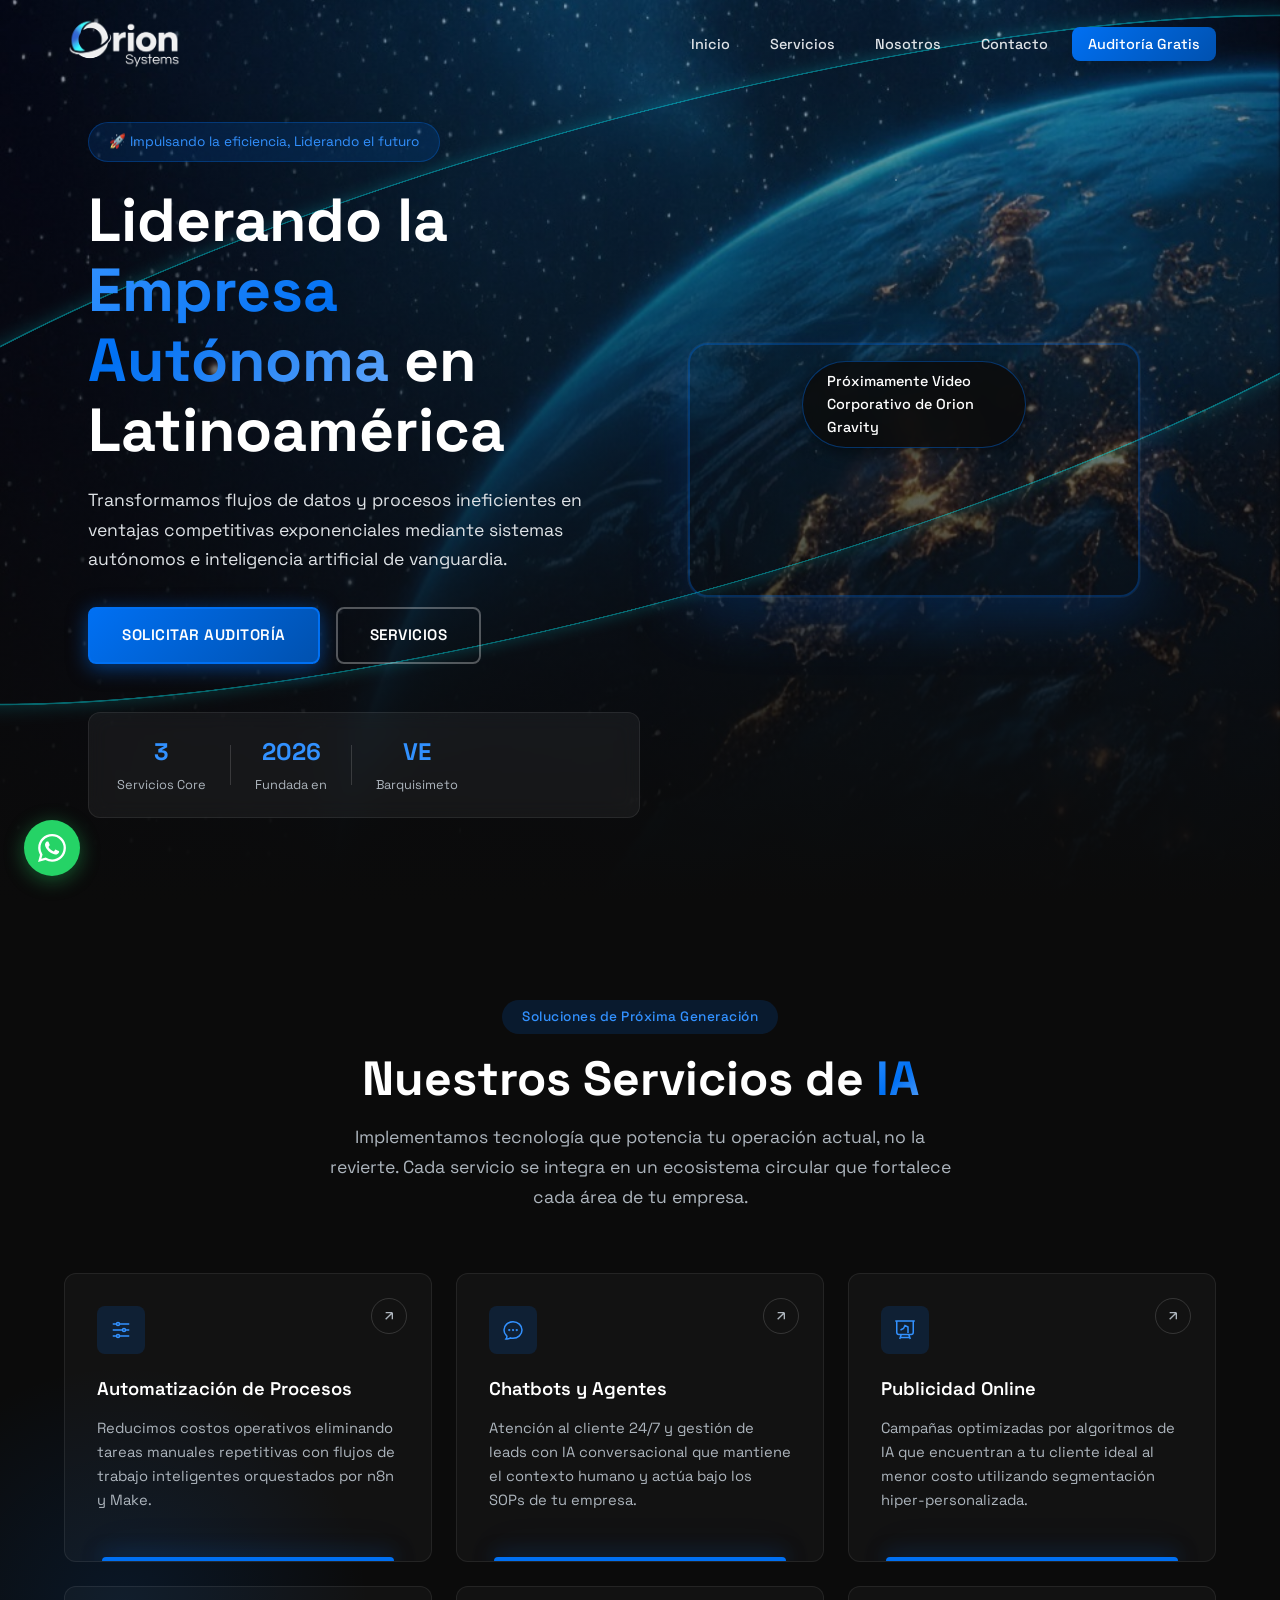
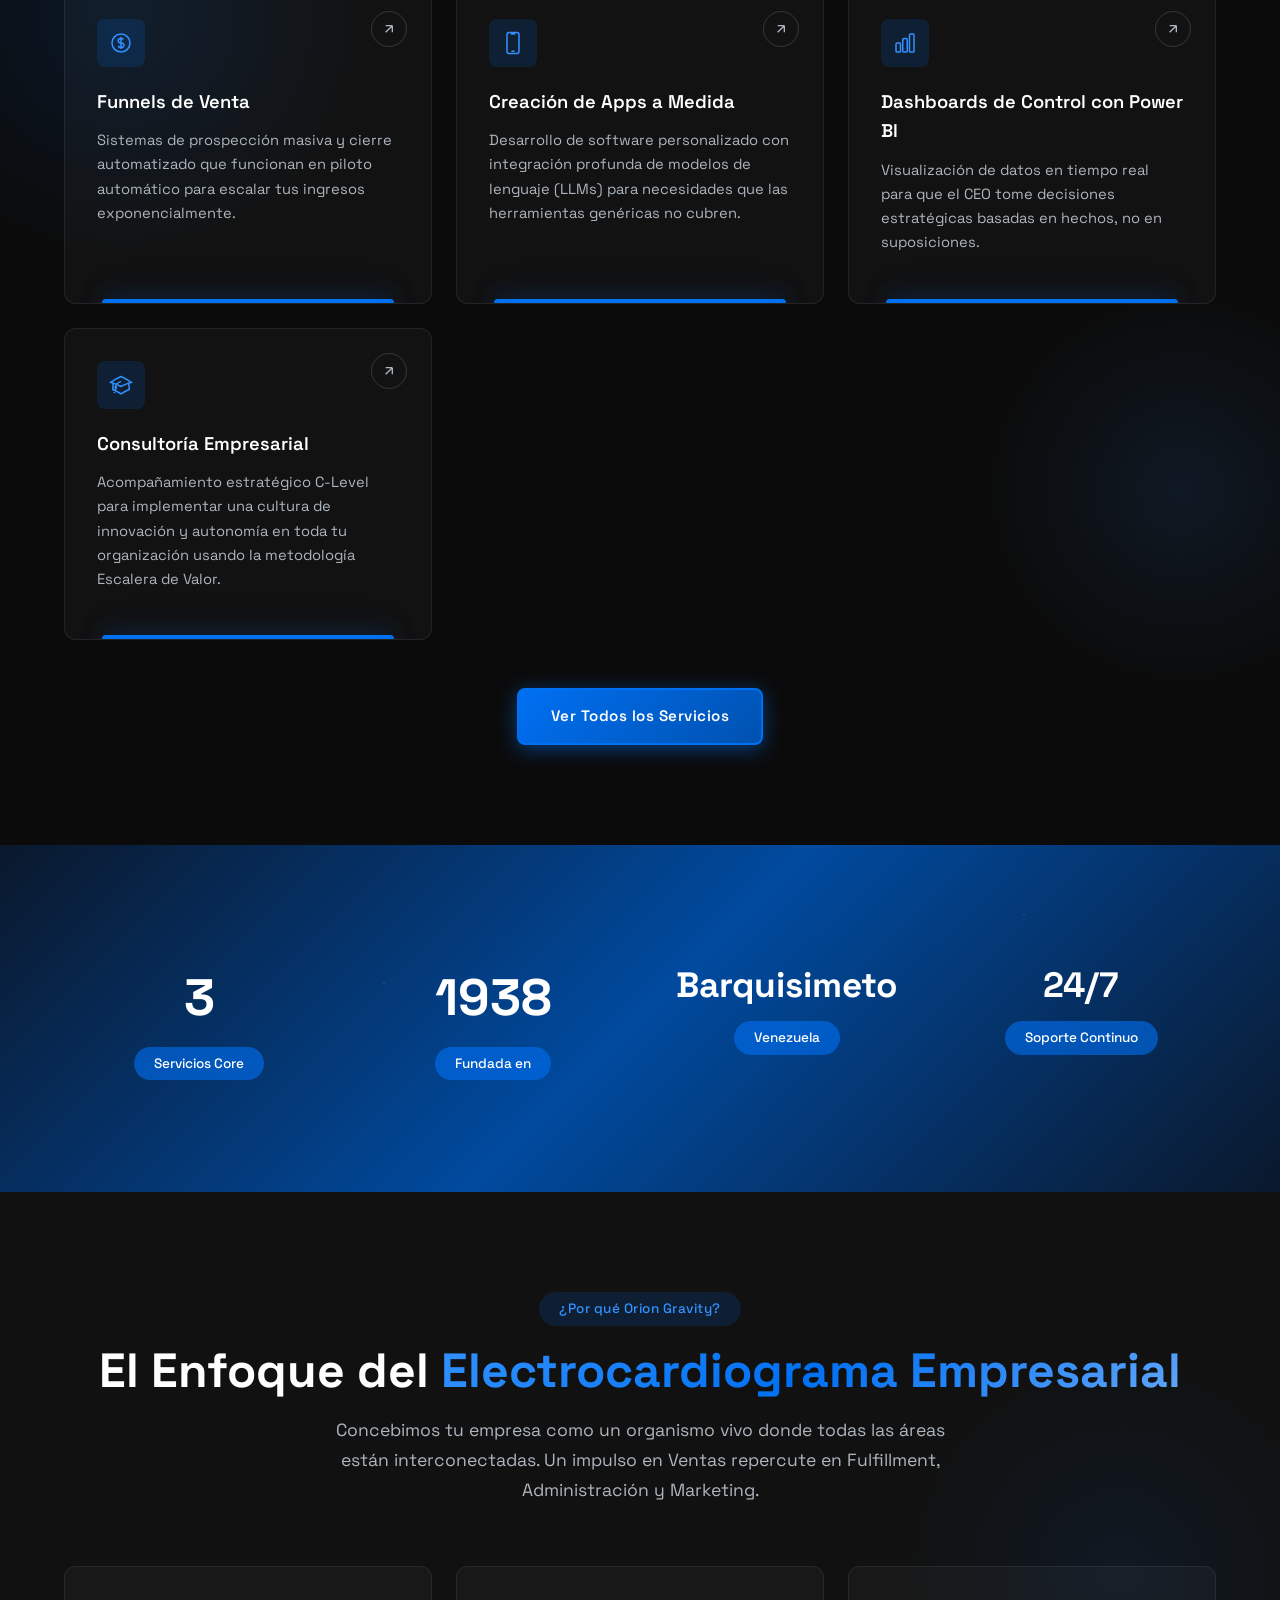
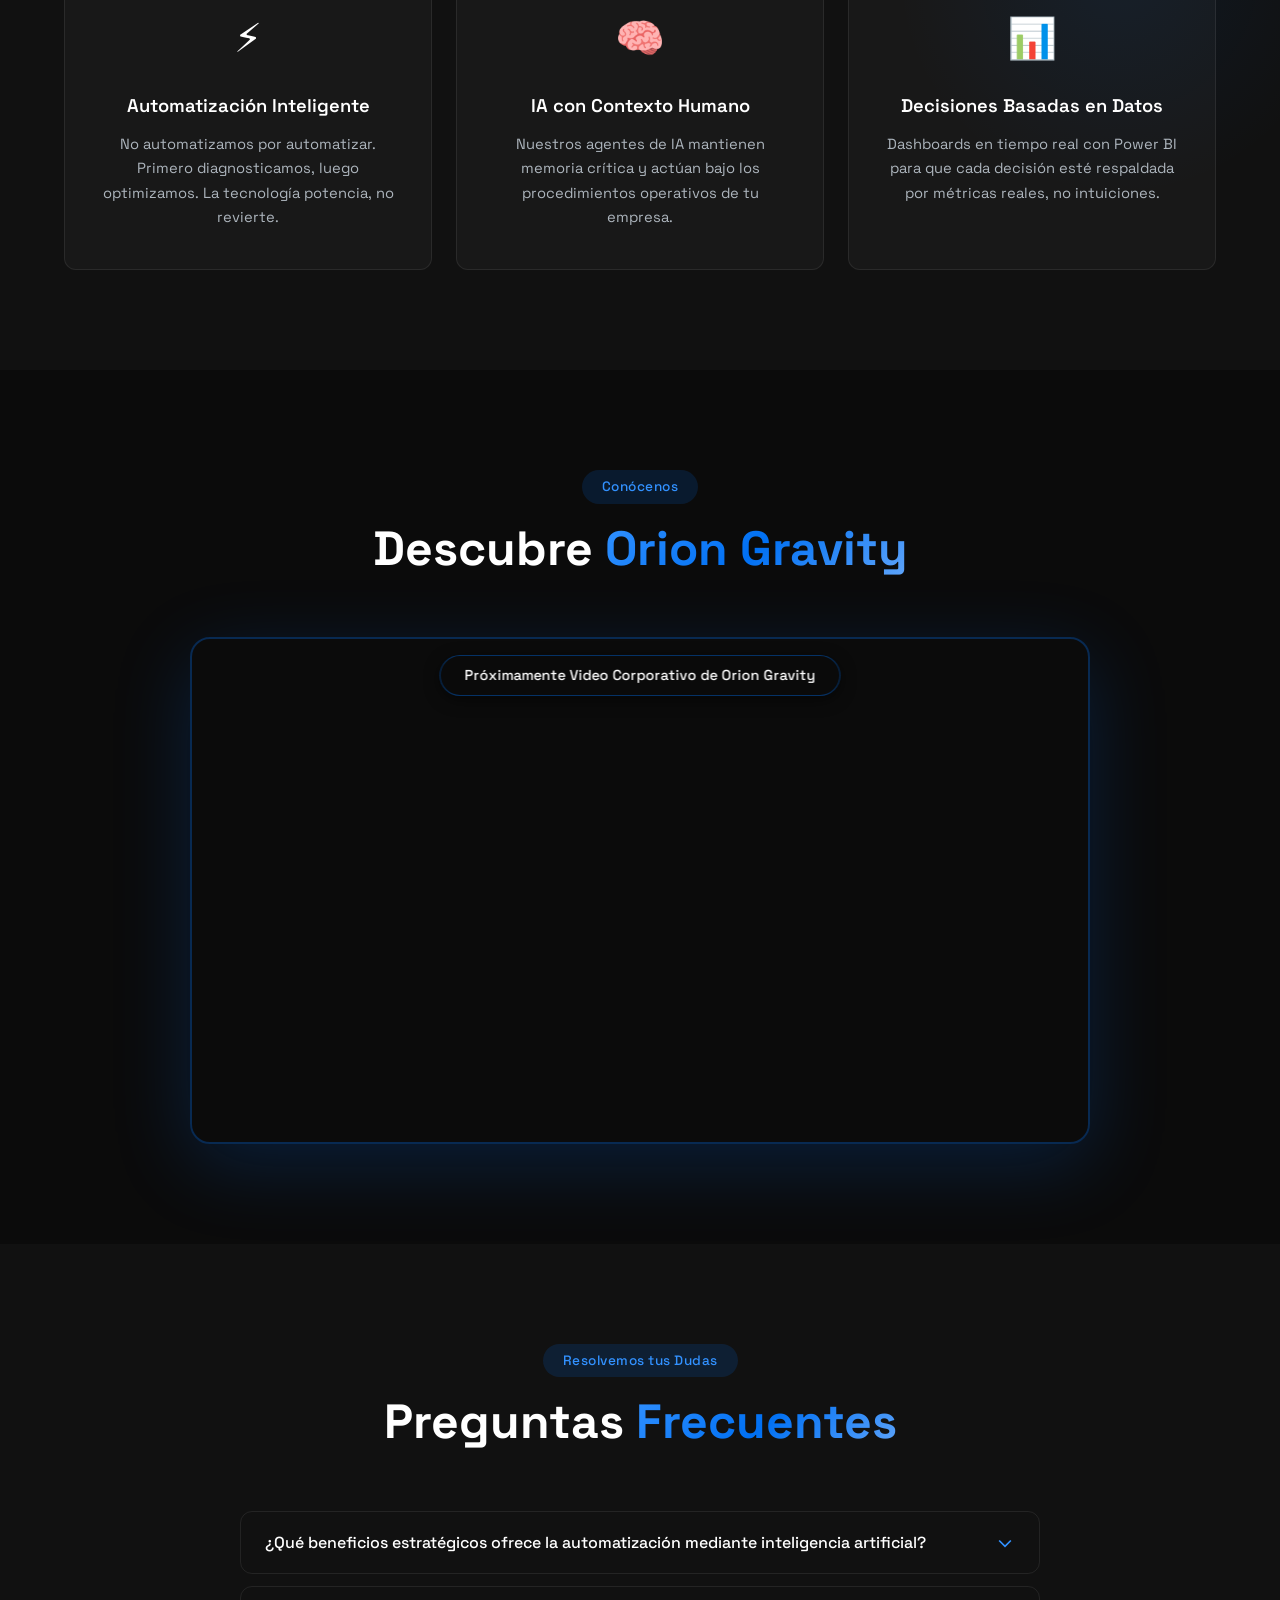
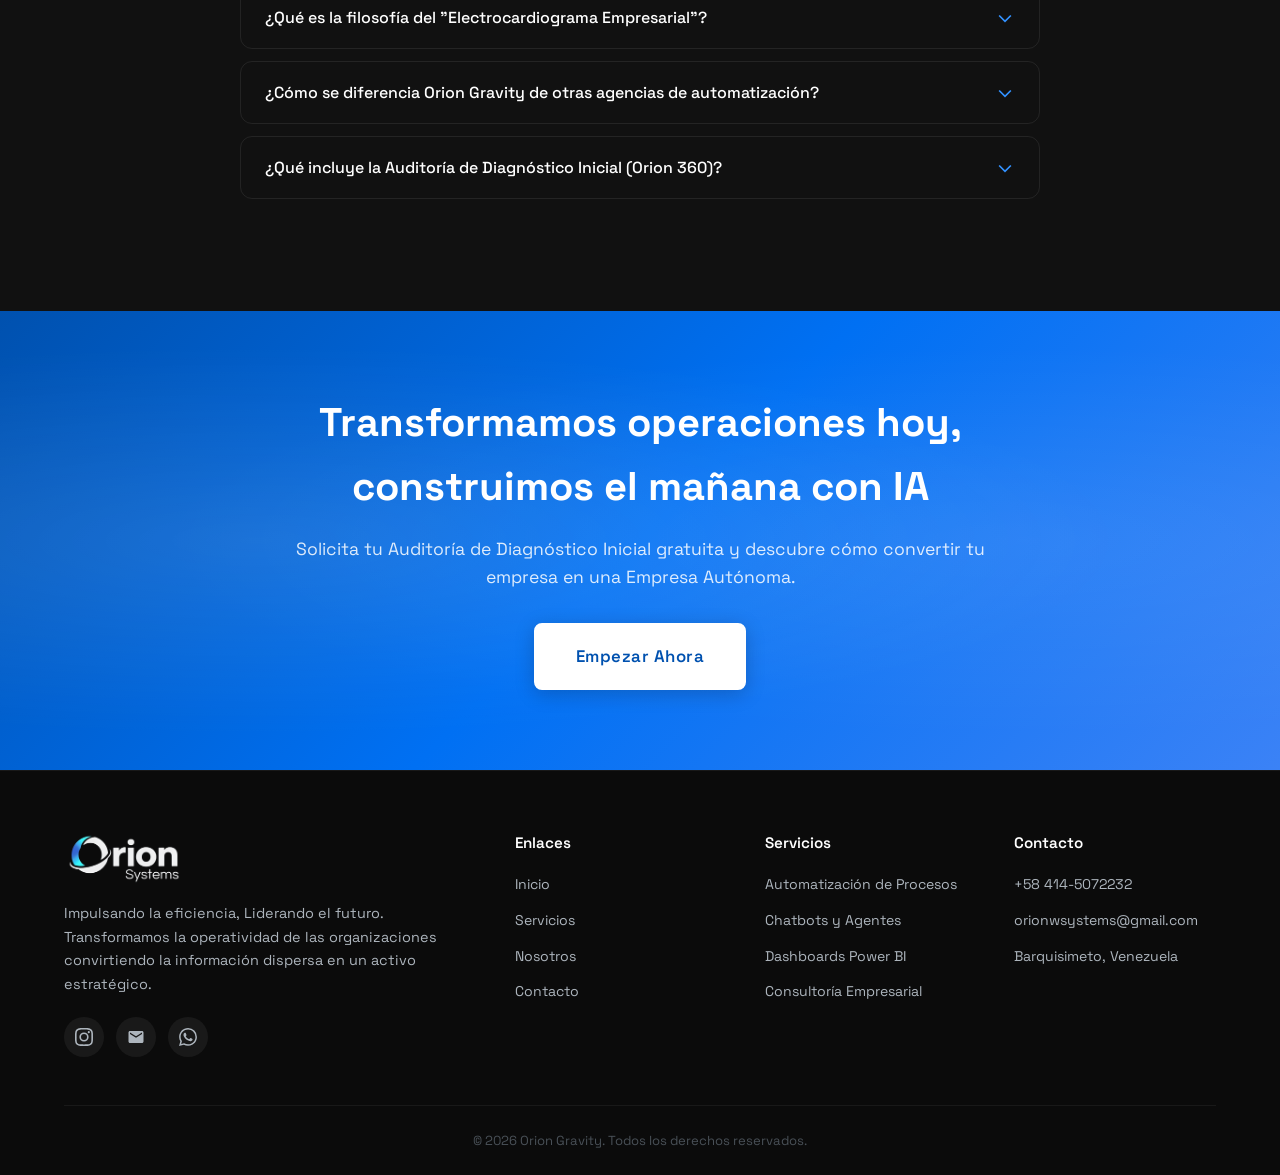
==== commit 36543f0b: "Add files via upload" ====
--- a/index.html
+++ b/index.html
@@ -4,9 +4,9 @@
 <head>
   <meta charset="UTF-8">
   <meta name="viewport" content="width=device-width, initial-scale=1.0">
-  <title>Orion Systems | Empresa Autónoma &amp; Automatización con IA</title>
+  <title>Orion Gravity | Empresa Autónoma &amp; Automatización con IA</title>
   <meta name="description"
-    content="Orion Systems: Liderando la Empresa Autónoma en Latinoamérica. Automatización de procesos, chatbots con IA, dashboards Power BI y consultoría empresarial en Barquisimeto, Venezuela.">
+    content="Orion Gravity: Liderando la Empresa Autónoma en Latinoamérica. Automatización de procesos, chatbots con IA, dashboards Power BI y consultoría empresarial en Barquisimeto, Venezuela.">
   <link rel="icon" href="assets/favicon.png" type="image/png">
   <link rel="preconnect" href="https://fonts.googleapis.com">
   <link rel="preconnect" href="https://fonts.gstatic.com" crossorigin>
@@ -21,7 +21,7 @@
   <nav class="navbar" id="navbar">
     <div class="nav-container">
       <a href="index.html" class="nav-logo">
-        <img src="assets/logo.png" alt="Orion Systems" class="logo-img">
+        <img src="assets/logo.png" alt="Orion Gravity" class="logo-img">
       </a>
       <ul class="nav-links" id="navLinks">
         <li><a href="index.html" class="nav-link active">Inicio</a></li>
@@ -68,7 +68,8 @@
     </div>
     <div class="hero-visual anim-fade-up" style="animation-delay: 0.3s;">
       <div class="hero-video-frame">
-        <iframe src="https://www.youtube.com/embed/dQw4w9WgXcQ" title="Orion Systems - Video Presentación"
+        <div class="video-overlay-text">Próximamente Video Corporativo de Orion Gravity</div>
+        <iframe src="https://www.youtube.com/embed/dQw4w9WgXcQ" title="Orion Gravity - Video Presentación"
           frameborder="0"
           allow="accelerometer; autoplay; clipboard-write; encrypted-media; gyroscope; picture-in-picture"
           allowfullscreen loading="lazy"></iframe>
@@ -248,7 +249,7 @@
   <section class="benefits" id="beneficios">
     <div class="container">
       <div class="section-header anim-fade-up">
-        <span class="section-tag">¿Por qué Orion Systems?</span>
+        <span class="section-tag">¿Por qué Orion Gravity?</span>
         <h2 class="section-title">El Enfoque del <span class="text-gradient">Electrocardiograma Empresarial</span></h2>
         <p class="section-desc">Concebimos tu empresa como un organismo vivo donde todas las áreas están
           interconectadas. Un impulso en Ventas repercute en Fulfillment, Administración y Marketing.</p>
@@ -281,10 +282,11 @@
     <div class="container">
       <div class="section-header anim-fade-up">
         <span class="section-tag">Conócenos</span>
-        <h2 class="section-title">Descubre <span class="text-gradient">Orion Systems</span></h2>
+        <h2 class="section-title">Descubre <span class="text-gradient">Orion Gravity</span></h2>
       </div>
       <div class="video-wrapper anim-fade-up">
-        <iframe src="https://www.youtube.com/embed/dQw4w9WgXcQ" title="Orion Systems - Presentación" frameborder="0"
+        <div class="video-overlay-text">Próximamente Video Corporativo de Orion Gravity</div>
+        <iframe src="https://www.youtube.com/embed/dQw4w9WgXcQ" title="Orion Gravity - Presentación" frameborder="0"
           allow="accelerometer; autoplay; clipboard-write; encrypted-media; gyroscope; picture-in-picture"
           allowfullscreen loading="lazy"></iframe>
       </div>
@@ -308,7 +310,7 @@
           </button>
           <div class="faq-answer">
             <p>La automatización con IA elimina tareas repetitivas, reduce errores humanos y libera a tu equipo para
-              enfocarse en decisiones estratégicas. En Orion Systems, nuestro diagnóstico Orion 360 identifica
+              enfocarse en decisiones estratégicas. En Orion Gravity, nuestro diagnóstico Orion 360 identifica
               exactamente dónde la automatización generará el mayor impacto en tu rentabilidad.</p>
           </div>
         </div>
@@ -328,7 +330,7 @@
         </div>
         <div class="faq-item anim-fade-up" style="animation-delay: 0.2s;">
           <button class="faq-question" aria-expanded="false">
-            <span>¿Cómo se diferencia Orion Systems de otras agencias de automatización?</span>
+            <span>¿Cómo se diferencia Orion Gravity de otras agencias de automatización?</span>
             <svg class="faq-chevron" viewBox="0 0 24 24" fill="none" stroke="currentColor" stroke-width="2">
               <path d="M19 9l-7 7-7-7" />
             </svg>
@@ -374,7 +376,7 @@
       <div class="footer-grid">
         <div class="footer-brand">
           <div class="footer-logo">
-            <img src="assets/logo.png" alt="Orion Systems" class="logo-img">
+            <img src="assets/logo.png" alt="Orion Gravity" class="logo-img">
           </div>
           <p class="footer-tagline">Impulsando la eficiencia, Liderando el futuro. Transformamos la operatividad de las
             organizaciones convirtiendo la información dispersa en un activo estratégico.</p>
@@ -429,7 +431,7 @@
         </div>
       </div>
       <div class="footer-bottom">
-        <p>&copy; 2026 Orion Systems. Todos los derechos reservados.</p>
+        <p>&copy; 2026 Orion Gravity. Todos los derechos reservados.</p>
       </div>
     </div>
   </footer>
@@ -549,7 +551,7 @@
       </form>
       <div class="modal-success" id="modalSuccess" style="display:none;">
         <div class="success-icon">✨</div>
-        <h3>¡Gracias por confiar en Orion Systems!</h3>
+        <h3>¡Gracias por confiar en Orion Gravity!</h3>
         <p>Nuestro equipo analizará tu infraestructura y nos pondremos en contacto para presentarte tu Roadmap Técnico
           de transformación.</p>
         <button class="btn btn-outline" id="closeSuccessBtn">Entendido</button>
--- a/index.css
+++ b/index.css
@@ -216,8 +216,8 @@
 }
 
 .logo-img {
-  width: 60px;
-  height: 60px;
+  width: 120px;
+  height: auto;
   object-fit: contain;
   transition: transform 0.3s var(--ease);
 }
@@ -840,6 +840,24 @@
 .video-wrapper iframe {
   width: 100%;
   height: 100%;
+}
+
+.video-overlay-text {
+  position: absolute;
+  top: 16px;
+  left: 50%;
+  transform: translateX(-50%);
+  z-index: 10;
+  background: rgba(11, 11, 11, 0.85);
+  padding: 8px 24px;
+  border-radius: var(--radius-full);
+  font-size: 0.9rem;
+  font-weight: 500;
+  color: var(--white);
+  border: 1px solid rgba(0, 112, 243, 0.4);
+  box-shadow: 0 4px 15px rgba(0, 0, 0, 0.5);
+  backdrop-filter: blur(10px);
+  pointer-events: none;
 }
 
 /* ========================================
@@ -986,9 +1004,9 @@
 }
 
 .footer-logo {
-  display: flex;
-  align-items: center;
-  gap: 10px;
+  max-width: 140px;
+  height: auto;
+  object-fit: contain;
   margin-bottom: 16px;
 }
 
